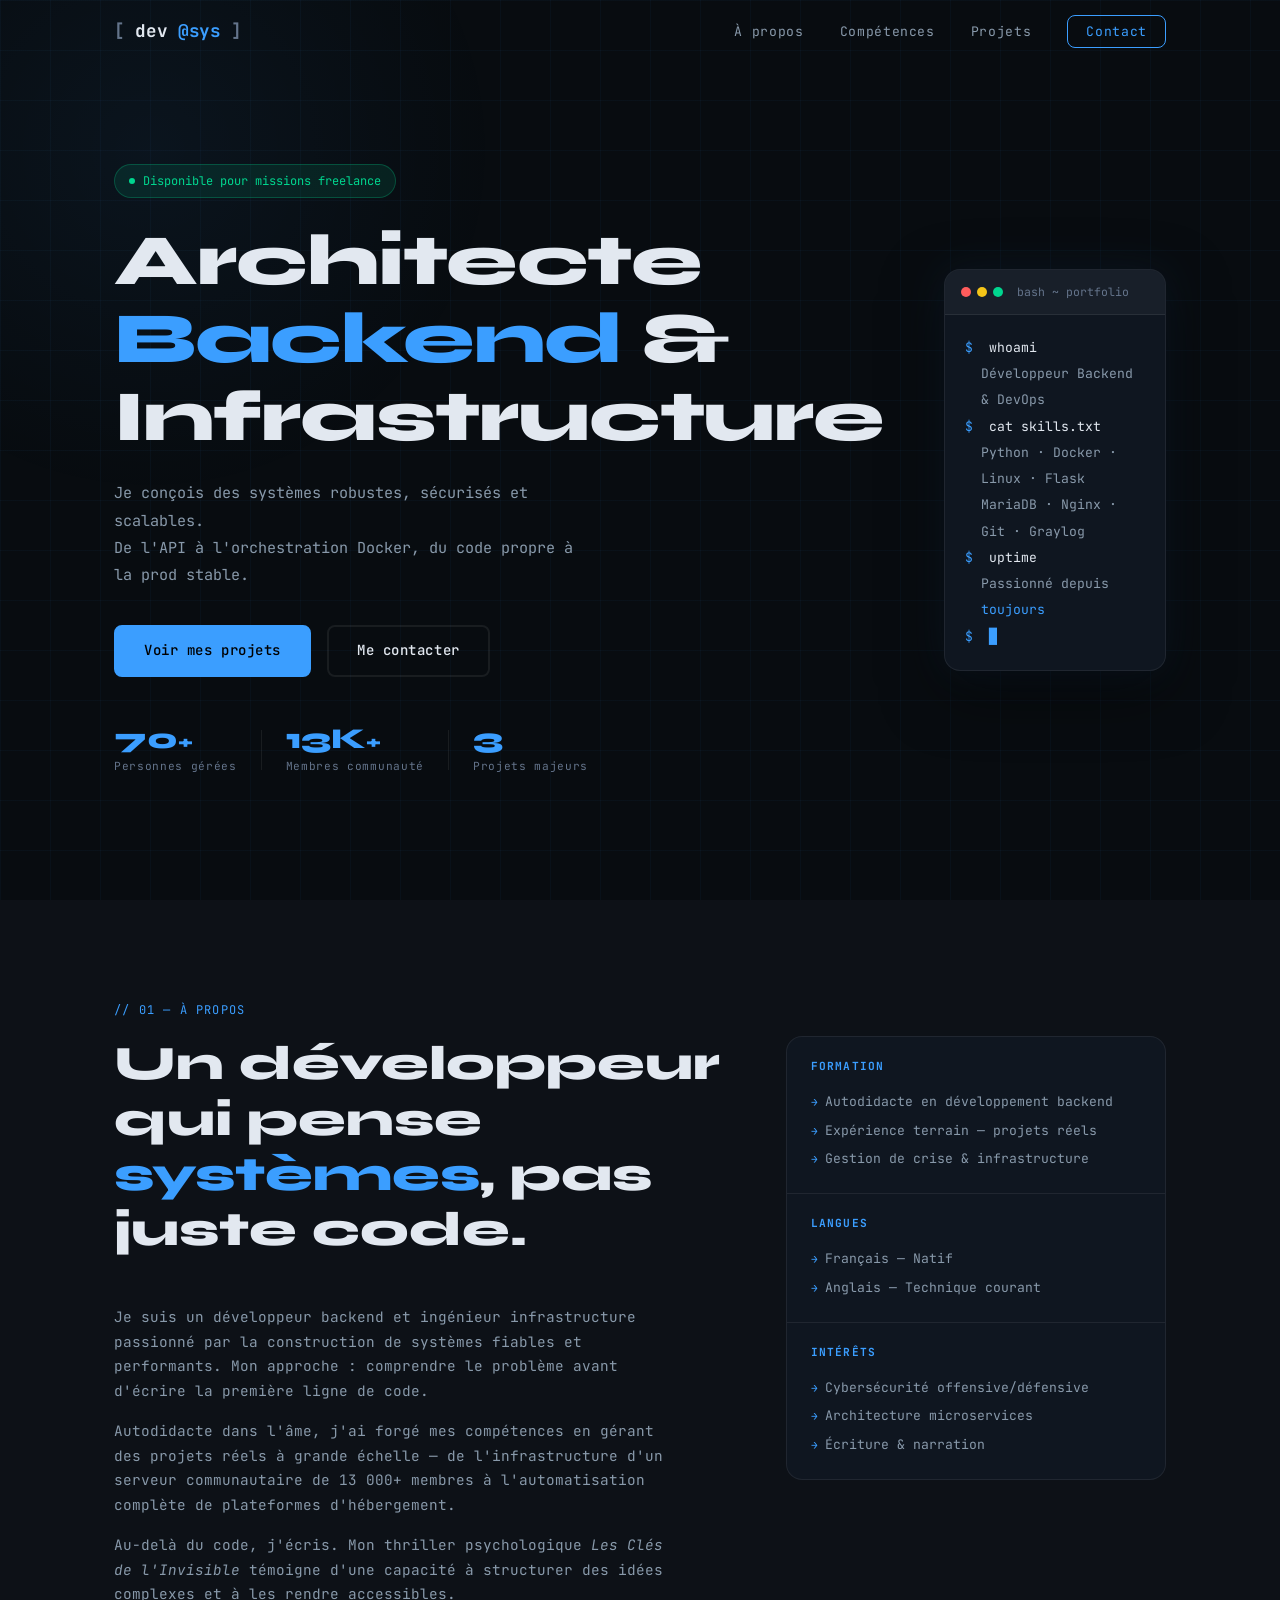
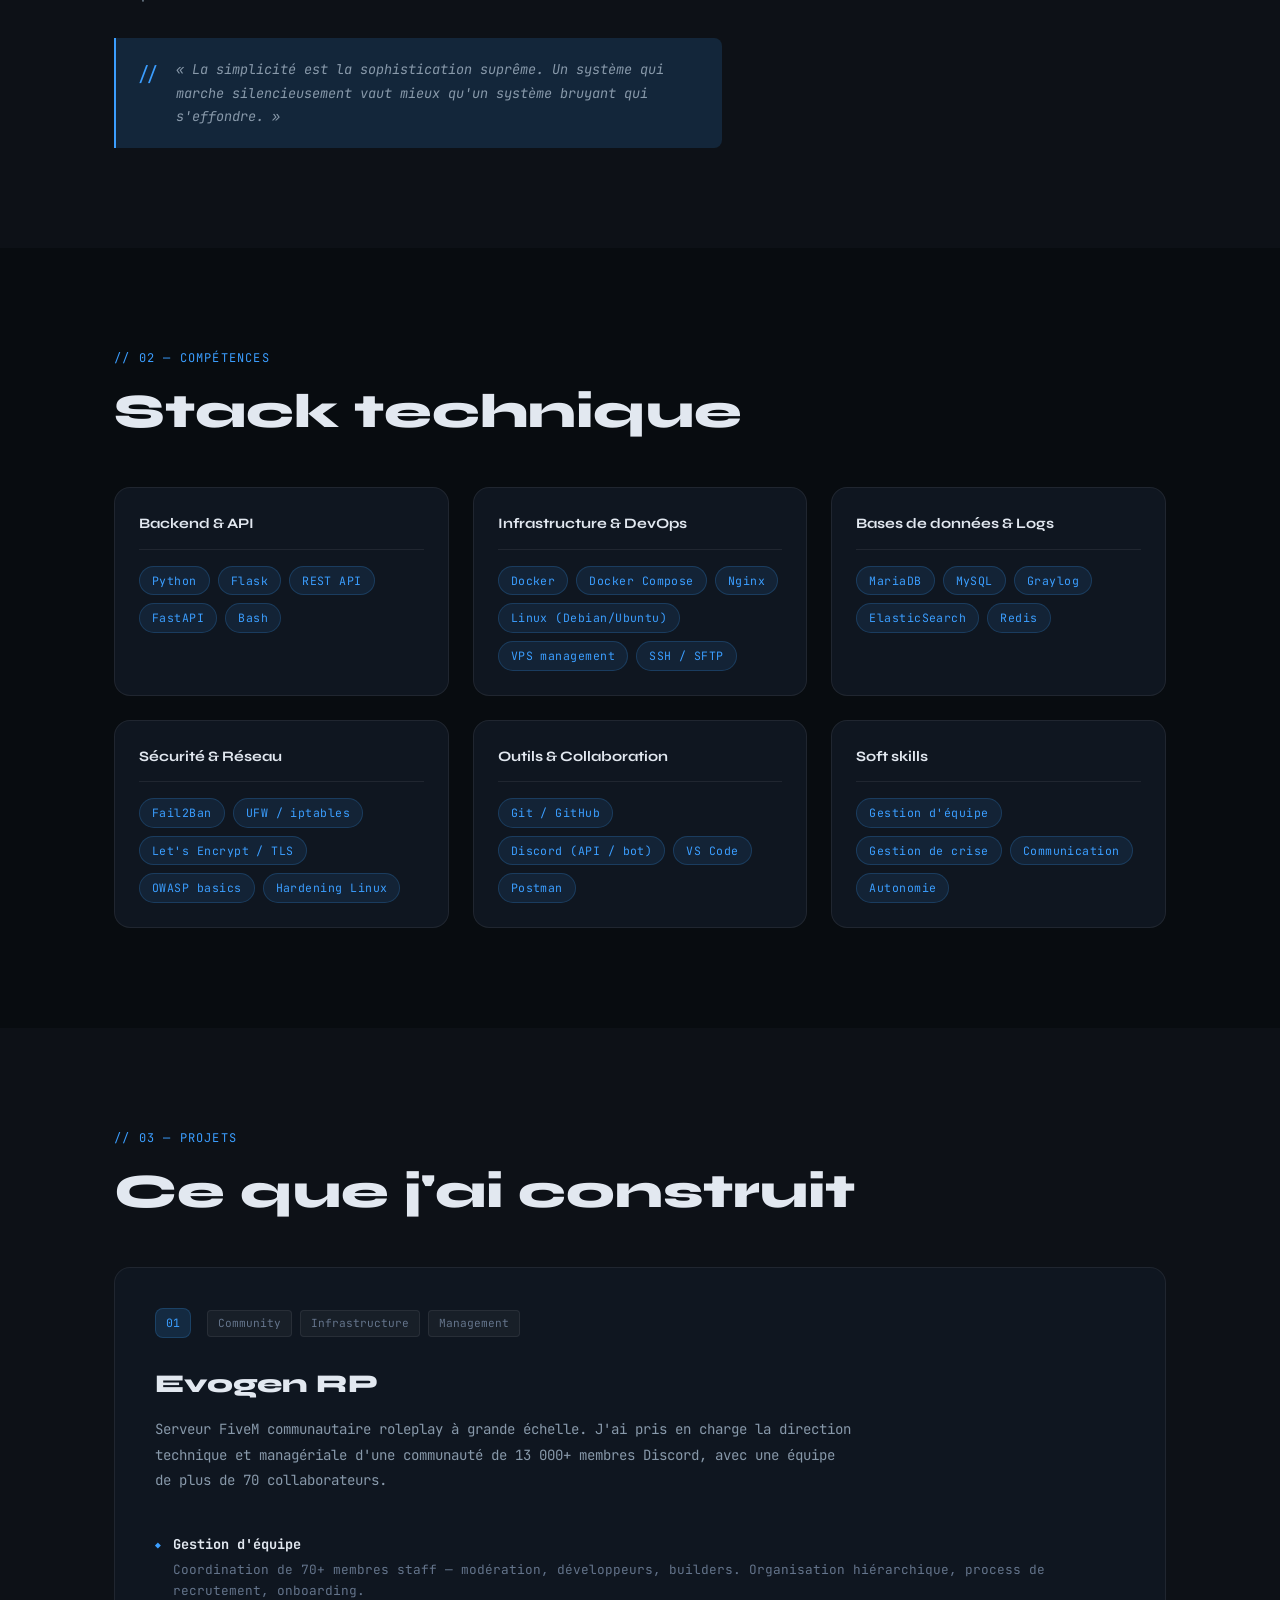
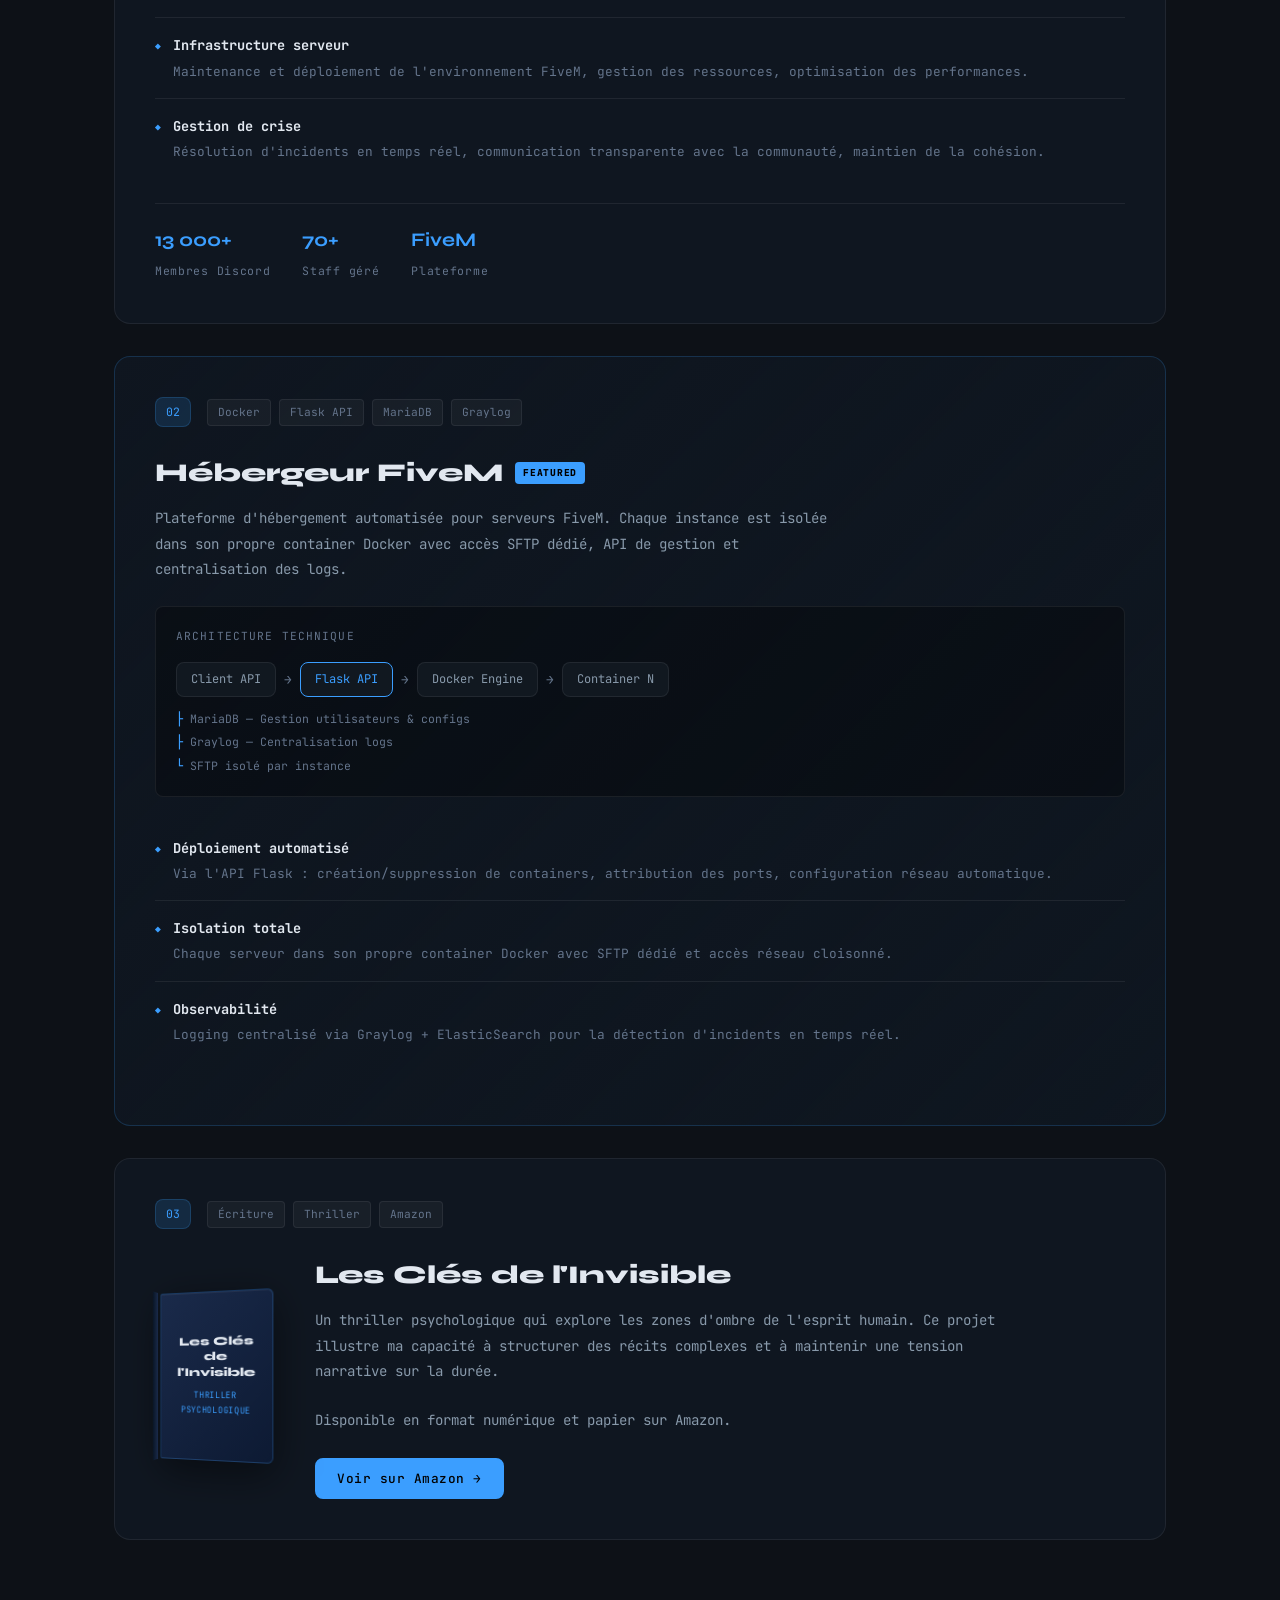
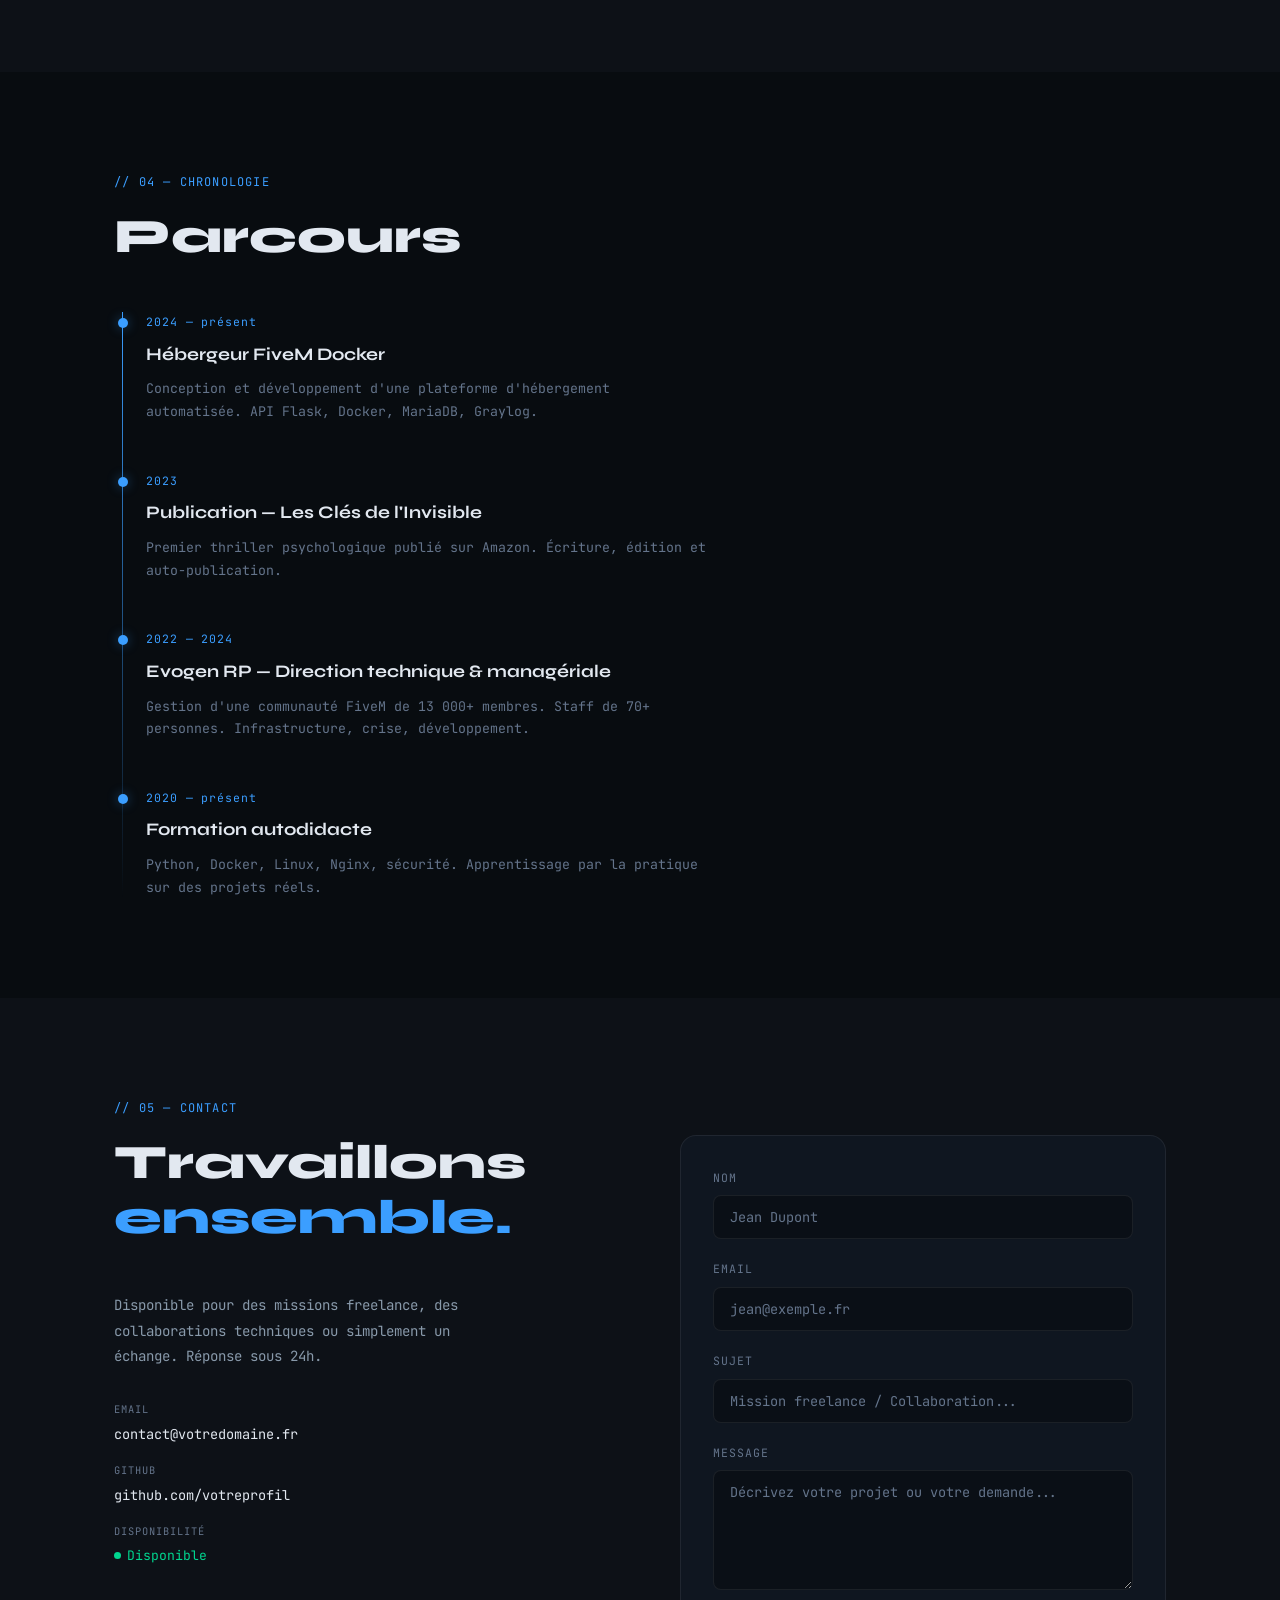
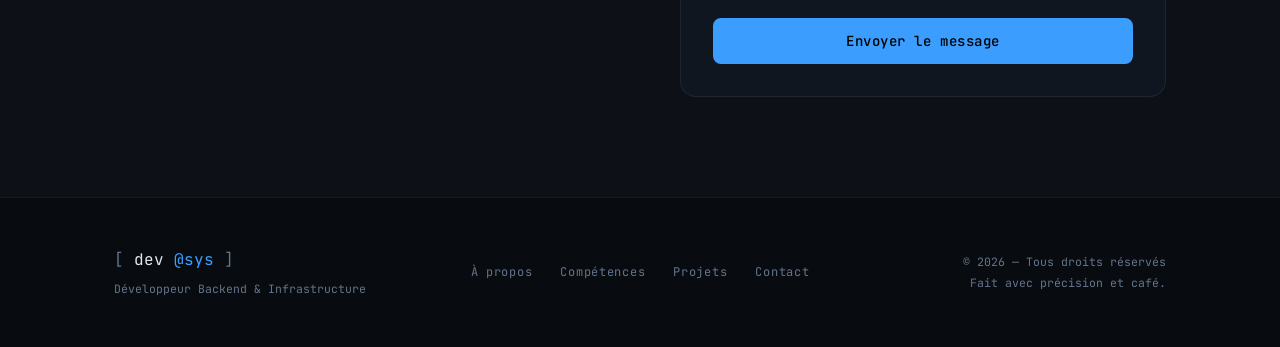
==== site/index.html @ a5103f3e "Initial commit - Portfolio stack" ====
<!DOCTYPE html>
<html lang="fr">
<head>
  <meta charset="UTF-8" />
  <meta name="viewport" content="width=device-width, initial-scale=1.0" />
  <title>Portfolio — Développeur Backend & Infrastructure</title>
  <meta name="description" content="Développeur backend, infrastructure & DevOps. Spécialisé en architecture scalable, sécurité système et automatisation." />
  <meta name="author" content="Votre Nom" />
  <meta name="robots" content="index, follow" />
  <!-- Open Graph -->
  <meta property="og:title" content="Portfolio — Développeur Backend & Infrastructure" />
  <meta property="og:description" content="Développeur backend, infrastructure & DevOps. Architecture scalable, sécurité, automatisation." />
  <meta property="og:type" content="website" />
  <meta property="og:url" content="https://votredomaine.fr" />
  <!-- Twitter Card -->
  <meta name="twitter:card" content="summary_large_image" />
  <meta name="twitter:title" content="Portfolio — Développeur Backend & Infrastructure" />
  <meta name="twitter:description" content="Développeur backend, infrastructure & DevOps." />
  <!-- Favicon inline SVG -->
  <link rel="icon" type="image/svg+xml" href="assets/favicon.svg" />
  <!-- Fonts -->
  <link rel="preconnect" href="https://fonts.googleapis.com" />
  <link rel="preconnect" href="https://fonts.gstatic.com" crossorigin />
  <link href="https://fonts.googleapis.com/css2?family=JetBrains+Mono:wght@300;400;500;700&family=Syne:wght@400;600;700;800&display=swap" rel="stylesheet" />
  <link rel="stylesheet" href="css/style.css" />
</head>
<body>

  <!-- ───────────────────────── NAV ───────────────────────── -->
  <nav id="navbar">
    <div class="nav-inner">
      <a href="#home" class="nav-logo">
        <span class="logo-bracket">[</span>
        <span class="logo-text">dev</span>
        <span class="logo-accent">@sys</span>
        <span class="logo-bracket">]</span>
      </a>
      <ul class="nav-links">
        <li><a href="#about">À propos</a></li>
        <li><a href="#skills">Compétences</a></li>
        <li><a href="#projects">Projets</a></li>
        <li><a href="#contact" class="nav-cta">Contact</a></li>
      </ul>
      <button class="nav-burger" id="burger" aria-label="Menu">
        <span></span><span></span><span></span>
      </button>
    </div>
  </nav>

  <!-- Mobile menu -->
  <div class="mobile-menu" id="mobileMenu">
    <ul>
      <li><a href="#about" class="mob-link">À propos</a></li>
      <li><a href="#skills" class="mob-link">Compétences</a></li>
      <li><a href="#projects" class="mob-link">Projets</a></li>
      <li><a href="#contact" class="mob-link">Contact</a></li>
    </ul>
  </div>

  <!-- ───────────────────────── HERO ───────────────────────── -->
  <section id="home" class="hero">
    <div class="hero-bg">
      <div class="grid-overlay"></div>
      <div class="hero-glow"></div>
    </div>
    <div class="hero-content">
      <div class="hero-tag reveal">
        <span class="tag-dot"></span>
        Disponible pour missions freelance
      </div>
      <h1 class="hero-title reveal delay-1">
        Architecte<br />
        <span class="title-accent">Backend</span> &amp;<br />
        Infrastructure
      </h1>
      <p class="hero-subtitle reveal delay-2">
        Je conçois des systèmes robustes, sécurisés et scalables.<br />
        De l'API à l'orchestration Docker, du code propre à la prod stable.
      </p>
      <div class="hero-actions reveal delay-3">
        <a href="#projects" class="btn btn-primary">Voir mes projets</a>
        <a href="#contact" class="btn btn-ghost">Me contacter</a>
      </div>
      <div class="hero-stats reveal delay-4">
        <div class="stat">
          <span class="stat-num">70<span class="stat-plus">+</span></span>
          <span class="stat-label">Personnes gérées</span>
        </div>
        <div class="stat-divider"></div>
        <div class="stat">
          <span class="stat-num">13K<span class="stat-plus">+</span></span>
          <span class="stat-label">Membres communauté</span>
        </div>
        <div class="stat-divider"></div>
        <div class="stat">
          <span class="stat-num">3</span>
          <span class="stat-label">Projets majeurs</span>
        </div>
      </div>
    </div>
    <div class="hero-terminal reveal delay-2">
      <div class="terminal-header">
        <span class="t-dot red"></span>
        <span class="t-dot yellow"></span>
        <span class="t-dot green"></span>
        <span class="t-title">bash ~ portfolio</span>
      </div>
      <div class="terminal-body">
        <div class="t-line"><span class="t-prompt">$</span> whoami</div>
        <div class="t-line t-output">Développeur Backend &amp; DevOps</div>
        <div class="t-line"><span class="t-prompt">$</span> cat skills.txt</div>
        <div class="t-line t-output">Python · Docker · Linux · Flask</div>
        <div class="t-line t-output">MariaDB · Nginx · Git · Graylog</div>
        <div class="t-line"><span class="t-prompt">$</span> uptime</div>
        <div class="t-line t-output">Passionné depuis <span class="t-accent">toujours</span></div>
        <div class="t-line"><span class="t-prompt">$</span> <span class="t-cursor">█</span></div>
      </div>
    </div>
  </section>

  <!-- ───────────────────────── ABOUT ───────────────────────── -->
  <section id="about" class="section about">
    <div class="container">
      <div class="section-label reveal">// 01 — À propos</div>
      <div class="about-grid">
        <div class="about-text reveal">
          <h2 class="section-title">Un développeur qui pense<br /><span class="accent">systèmes</span>, pas juste code.</h2>
          <p>Je suis un développeur backend et ingénieur infrastructure passionné par la construction de systèmes fiables et performants. Mon approche : comprendre le problème avant d'écrire la première ligne de code.</p>
          <p>Autodidacte dans l'âme, j'ai forgé mes compétences en gérant des projets réels à grande échelle — de l'infrastructure d'un serveur communautaire de 13 000+ membres à l'automatisation complète de plateformes d'hébergement.</p>
          <p>Au-delà du code, j'écris. Mon thriller psychologique <em>Les Clés de l'Invisible</em> témoigne d'une capacité à structurer des idées complexes et à les rendre accessibles.</p>
          <div class="about-philosophy">
            <span class="phi-icon">//</span>
            <p>« La simplicité est la sophistication suprême. Un système qui marche silencieusement vaut mieux qu'un système bruyant qui s'effondre. »</p>
          </div>
        </div>
        <div class="about-card reveal delay-1">
          <div class="card-inner">
            <div class="card-section">
              <h4>Formation</h4>
              <ul>
                <li>Autodidacte en développement backend</li>
                <li>Expérience terrain — projets réels</li>
                <li>Gestion de crise &amp; infrastructure</li>
              </ul>
            </div>
            <div class="card-section">
              <h4>Langues</h4>
              <ul>
                <li>Français — Natif</li>
                <li>Anglais — Technique courant</li>
              </ul>
            </div>
            <div class="card-section">
              <h4>Intérêts</h4>
              <ul>
                <li>Cybersécurité offensive/défensive</li>
                <li>Architecture microservices</li>
                <li>Écriture &amp; narration</li>
              </ul>
            </div>
          </div>
        </div>
      </div>
    </div>
  </section>

  <!-- ───────────────────────── SKILLS ───────────────────────── -->
  <section id="skills" class="section skills">
    <div class="container">
      <div class="section-label reveal">// 02 — Compétences</div>
      <h2 class="section-title reveal">Stack technique</h2>
      <div class="skills-grid">

        <div class="skill-category reveal">
          <h3 class="cat-title">Backend & API</h3>
          <div class="skill-pills">
            <span class="pill">Python</span>
            <span class="pill">Flask</span>
            <span class="pill">REST API</span>
            <span class="pill">FastAPI</span>
            <span class="pill">Bash</span>
          </div>
        </div>

        <div class="skill-category reveal delay-1">
          <h3 class="cat-title">Infrastructure & DevOps</h3>
          <div class="skill-pills">
            <span class="pill">Docker</span>
            <span class="pill">Docker Compose</span>
            <span class="pill">Nginx</span>
            <span class="pill">Linux (Debian/Ubuntu)</span>
            <span class="pill">VPS management</span>
            <span class="pill">SSH / SFTP</span>
          </div>
        </div>

        <div class="skill-category reveal delay-2">
          <h3 class="cat-title">Bases de données & Logs</h3>
          <div class="skill-pills">
            <span class="pill">MariaDB</span>
            <span class="pill">MySQL</span>
            <span class="pill">Graylog</span>
            <span class="pill">ElasticSearch</span>
            <span class="pill">Redis</span>
          </div>
        </div>

        <div class="skill-category reveal delay-3">
          <h3 class="cat-title">Sécurité & Réseau</h3>
          <div class="skill-pills">
            <span class="pill">Fail2Ban</span>
            <span class="pill">UFW / iptables</span>
            <span class="pill">Let's Encrypt / TLS</span>
            <span class="pill">OWASP basics</span>
            <span class="pill">Hardening Linux</span>
          </div>
        </div>

        <div class="skill-category reveal delay-1">
          <h3 class="cat-title">Outils & Collaboration</h3>
          <div class="skill-pills">
            <span class="pill">Git / GitHub</span>
            <span class="pill">Discord (API / bot)</span>
            <span class="pill">VS Code</span>
            <span class="pill">Postman</span>
          </div>
        </div>

        <div class="skill-category reveal delay-2">
          <h3 class="cat-title">Soft skills</h3>
          <div class="skill-pills">
            <span class="pill">Gestion d'équipe</span>
            <span class="pill">Gestion de crise</span>
            <span class="pill">Communication</span>
            <span class="pill">Autonomie</span>
          </div>
        </div>

      </div>
    </div>
  </section>

  <!-- ───────────────────────── PROJECTS ───────────────────────── -->
  <section id="projects" class="section projects">
    <div class="container">
      <div class="section-label reveal">// 03 — Projets</div>
      <h2 class="section-title reveal">Ce que j'ai construit</h2>

      <!-- Project 1 -->
      <div class="project-card reveal">
        <div class="project-meta">
          <span class="project-num">01</span>
          <div class="project-tags">
            <span class="ptag">Community</span>
            <span class="ptag">Infrastructure</span>
            <span class="ptag">Management</span>
          </div>
        </div>
        <div class="project-body">
          <h3 class="project-title">Evogen RP</h3>
          <p class="project-desc">Serveur FiveM communautaire roleplay à grande échelle. J'ai pris en charge la direction technique et managériale d'une communauté de 13 000+ membres Discord, avec une équipe de plus de 70 collaborateurs.</p>
          <div class="project-highlights">
            <div class="highlight">
              <span class="h-icon">◆</span>
              <div>
                <strong>Gestion d'équipe</strong>
                <p>Coordination de 70+ membres staff — modération, développeurs, builders. Organisation hiérarchique, process de recrutement, onboarding.</p>
              </div>
            </div>
            <div class="highlight">
              <span class="h-icon">◆</span>
              <div>
                <strong>Infrastructure serveur</strong>
                <p>Maintenance et déploiement de l'environnement FiveM, gestion des ressources, optimisation des performances.</p>
              </div>
            </div>
            <div class="highlight">
              <span class="h-icon">◆</span>
              <div>
                <strong>Gestion de crise</strong>
                <p>Résolution d'incidents en temps réel, communication transparente avec la communauté, maintien de la cohésion.</p>
              </div>
            </div>
          </div>
          <div class="project-stats">
            <div class="pstat"><strong>13 000+</strong><span>Membres Discord</span></div>
            <div class="pstat"><strong>70+</strong><span>Staff géré</span></div>
            <div class="pstat"><strong>FiveM</strong><span>Plateforme</span></div>
          </div>
        </div>
      </div>

      <!-- Project 2 -->
      <div class="project-card featured reveal">
        <div class="project-meta">
          <span class="project-num">02</span>
          <div class="project-tags">
            <span class="ptag">Docker</span>
            <span class="ptag">Flask API</span>
            <span class="ptag">MariaDB</span>
            <span class="ptag">Graylog</span>
          </div>
        </div>
        <div class="project-body">
          <h3 class="project-title">Hébergeur FiveM <span class="featured-badge">Featured</span></h3>
          <p class="project-desc">Plateforme d'hébergement automatisée pour serveurs FiveM. Chaque instance est isolée dans son propre container Docker avec accès SFTP dédié, API de gestion et centralisation des logs.</p>
          <div class="project-architecture">
            <div class="arch-title">Architecture technique</div>
            <div class="arch-diagram">
              <div class="arch-node">Client API</div>
              <div class="arch-arrow">→</div>
              <div class="arch-node accent">Flask API</div>
              <div class="arch-arrow">→</div>
              <div class="arch-node">Docker Engine</div>
              <div class="arch-arrow">→</div>
              <div class="arch-node">Container N</div>
            </div>
            <div class="arch-side">
              <span>MariaDB — Gestion utilisateurs &amp; configs</span>
              <span>Graylog — Centralisation logs</span>
              <span>SFTP isolé par instance</span>
            </div>
          </div>
          <div class="project-highlights">
            <div class="highlight">
              <span class="h-icon">◆</span>
              <div>
                <strong>Déploiement automatisé</strong>
                <p>Via l'API Flask : création/suppression de containers, attribution des ports, configuration réseau automatique.</p>
              </div>
            </div>
            <div class="highlight">
              <span class="h-icon">◆</span>
              <div>
                <strong>Isolation totale</strong>
                <p>Chaque serveur dans son propre container Docker avec SFTP dédié et accès réseau cloisonné.</p>
              </div>
            </div>
            <div class="highlight">
              <span class="h-icon">◆</span>
              <div>
                <strong>Observabilité</strong>
                <p>Logging centralisé via Graylog + ElasticSearch pour la détection d'incidents en temps réel.</p>
              </div>
            </div>
          </div>
        </div>
      </div>

      <!-- Project 3 — Livre -->
      <div class="project-card book-card reveal">
        <div class="project-meta">
          <span class="project-num">03</span>
          <div class="project-tags">
            <span class="ptag">Écriture</span>
            <span class="ptag">Thriller</span>
            <span class="ptag">Amazon</span>
          </div>
        </div>
        <div class="project-body">
          <div class="book-layout">
            <div class="book-cover">
              <div class="book-3d">
                <div class="book-face front">
                  <div class="book-cover-inner">
                    <div class="book-cover-title">Les Clés de<br />l'Invisible</div>
                    <div class="book-cover-sub">Thriller Psychologique</div>
                  </div>
                </div>
                <div class="book-spine"></div>
              </div>
            </div>
            <div class="book-info">
              <h3 class="project-title">Les Clés de l'Invisible</h3>
              <p class="project-desc">Un thriller psychologique qui explore les zones d'ombre de l'esprit humain. Ce projet illustre ma capacité à structurer des récits complexes et à maintenir une tension narrative sur la durée.</p>
              <p class="project-desc">Disponible en format numérique et papier sur Amazon.</p>
              <a href="https://www.amazon.fr" target="_blank" rel="noopener noreferrer" class="btn btn-primary btn-sm">
                Voir sur Amazon →
              </a>
            </div>
          </div>
        </div>
      </div>

    </div>
  </section>

  <!-- ───────────────────────── TIMELINE ───────────────────────── -->
  <section class="section timeline-section">
    <div class="container">
      <div class="section-label reveal">// 04 — Chronologie</div>
      <h2 class="section-title reveal">Parcours</h2>
      <div class="timeline">
        <div class="tl-item reveal">
          <div class="tl-dot"></div>
          <div class="tl-date">2024 — présent</div>
          <div class="tl-content">
            <h4>Hébergeur FiveM Docker</h4>
            <p>Conception et développement d'une plateforme d'hébergement automatisée. API Flask, Docker, MariaDB, Graylog.</p>
          </div>
        </div>
        <div class="tl-item reveal delay-1">
          <div class="tl-dot"></div>
          <div class="tl-date">2023</div>
          <div class="tl-content">
            <h4>Publication — Les Clés de l'Invisible</h4>
            <p>Premier thriller psychologique publié sur Amazon. Écriture, édition et auto-publication.</p>
          </div>
        </div>
        <div class="tl-item reveal delay-2">
          <div class="tl-dot"></div>
          <div class="tl-date">2022 — 2024</div>
          <div class="tl-content">
            <h4>Evogen RP — Direction technique &amp; managériale</h4>
            <p>Gestion d'une communauté FiveM de 13 000+ membres. Staff de 70+ personnes. Infrastructure, crise, développement.</p>
          </div>
        </div>
        <div class="tl-item reveal delay-3">
          <div class="tl-dot"></div>
          <div class="tl-date">2020 — présent</div>
          <div class="tl-content">
            <h4>Formation autodidacte</h4>
            <p>Python, Docker, Linux, Nginx, sécurité. Apprentissage par la pratique sur des projets réels.</p>
          </div>
        </div>
      </div>
    </div>
  </section>

  <!-- ───────────────────────── CONTACT ───────────────────────── -->
  <section id="contact" class="section contact">
    <div class="container">
      <div class="section-label reveal">// 05 — Contact</div>
      <div class="contact-grid">
        <div class="contact-text reveal">
          <h2 class="section-title">Travaillons<br /><span class="accent">ensemble.</span></h2>
          <p>Disponible pour des missions freelance, des collaborations techniques ou simplement un échange. Réponse sous 24h.</p>
          <div class="contact-infos">
            <div class="contact-info-item">
              <span class="ci-label">Email</span>
              <a href="mailto:contact@votredomaine.fr">contact@votredomaine.fr</a>
            </div>
            <div class="contact-info-item">
              <span class="ci-label">GitHub</span>
              <a href="https://github.com/votreprofil" target="_blank" rel="noopener noreferrer">github.com/votreprofil</a>
            </div>
            <div class="contact-info-item">
              <span class="ci-label">Disponibilité</span>
              <span class="available-badge"><span class="avail-dot"></span> Disponible</span>
            </div>
          </div>
        </div>
        <div class="contact-form-wrap reveal delay-1">
          <form class="contact-form" id="contactForm" novalidate>
            <div class="form-group">
              <label for="name">Nom</label>
              <input type="text" id="name" name="name" placeholder="Jean Dupont" required autocomplete="name" />
            </div>
            <div class="form-group">
              <label for="email">Email</label>
              <input type="email" id="email" name="email" placeholder="jean@exemple.fr" required autocomplete="email" />
            </div>
            <div class="form-group">
              <label for="subject">Sujet</label>
              <input type="text" id="subject" name="subject" placeholder="Mission freelance / Collaboration..." required />
            </div>
            <div class="form-group">
              <label for="message">Message</label>
              <textarea id="message" name="message" rows="5" placeholder="Décrivez votre projet ou votre demande..." required></textarea>
            </div>
            <button type="submit" class="btn btn-primary btn-full" id="submitBtn">
              <span class="btn-text">Envoyer le message</span>
              <span class="btn-loading" hidden>Envoi...</span>
            </button>
            <div class="form-status" id="formStatus" hidden></div>
          </form>
        </div>
      </div>
    </div>
  </section>

  <!-- ───────────────────────── FOOTER ───────────────────────── -->
  <footer class="footer">
    <div class="container">
      <div class="footer-inner">
        <div class="footer-brand">
          <span class="logo-bracket">[</span>
          <span class="logo-text">dev</span>
          <span class="logo-accent">@sys</span>
          <span class="logo-bracket">]</span>
          <p>Développeur Backend &amp; Infrastructure</p>
        </div>
        <div class="footer-links">
          <a href="#about">À propos</a>
          <a href="#skills">Compétences</a>
          <a href="#projects">Projets</a>
          <a href="#contact">Contact</a>
        </div>
        <div class="footer-copy">
          <p>&copy; 2025 — Tous droits réservés</p>
          <p>Fait avec précision et café.</p>
        </div>
      </div>
    </div>
  </footer>

  <script src="js/main.js"></script>
</body>
</html>
---- site/css/style.css ----
/* ═══════════════════════════════════════════════════════════
   PORTFOLIO — CSS COMPLET
   Stack design: Dark tech / minimaliste / premium
   Fonts: Syne (display) + JetBrains Mono (code)
═══════════════════════════════════════════════════════════ */

/* ─── VARIABLES ─────────────────────────────────────────── */
:root {
  --bg:           #080c10;
  --bg-1:         #0d1117;
  --bg-2:         #111820;
  --bg-card:      #0f1620;
  --border:       rgba(255,255,255,0.07);
  --border-hover: rgba(99,179,237,0.3);
  --text:         #e2e8f0;
  --text-muted:   #64748b;
  --text-dim:     #8899aa;
  --accent:       #3b9eff;
  --accent-dim:   rgba(59,158,255,0.15);
  --accent-glow:  rgba(59,158,255,0.4);
  --green:        #00d68f;
  --red:          #ff5c5c;
  --yellow:       #f5c518;
  --radius:       8px;
  --radius-lg:    16px;
  --transition:   0.3s cubic-bezier(0.4, 0, 0.2, 1);
  --font-display: 'Syne', sans-serif;
  --font-mono:    'JetBrains Mono', monospace;
}

/* ─── RESET ─────────────────────────────────────────────── */
*, *::before, *::after { box-sizing: border-box; margin: 0; padding: 0; }
html { scroll-behavior: smooth; font-size: 16px; }
body {
  background: var(--bg);
  color: var(--text);
  font-family: var(--font-mono);
  line-height: 1.7;
  overflow-x: hidden;
  -webkit-font-smoothing: antialiased;
}
img { max-width: 100%; display: block; }
a { color: var(--accent); text-decoration: none; transition: var(--transition); }
ul { list-style: none; }
button { cursor: pointer; border: none; background: none; font-family: inherit; }
input, textarea { font-family: var(--font-mono); }

/* ─── SCROLLBAR ─────────────────────────────────────────── */
::-webkit-scrollbar { width: 5px; }
::-webkit-scrollbar-track { background: var(--bg); }
::-webkit-scrollbar-thumb { background: var(--accent); border-radius: 4px; }

/* ─── CONTAINER ─────────────────────────────────────────── */
.container {
  max-width: 1100px;
  margin: 0 auto;
  padding: 0 24px;
}

/* ─── SECTION BASE ──────────────────────────────────────── */
.section { padding: 100px 0; }
.section-label {
  font-size: 0.75rem;
  font-family: var(--font-mono);
  color: var(--accent);
  letter-spacing: 0.1em;
  text-transform: uppercase;
  margin-bottom: 16px;
}
.section-title {
  font-family: var(--font-display);
  font-size: clamp(2rem, 5vw, 3rem);
  font-weight: 800;
  line-height: 1.15;
  margin-bottom: 48px;
  color: var(--text);
}
.accent { color: var(--accent); }

/* ─── REVEAL ANIMATIONS ─────────────────────────────────── */
.reveal {
  opacity: 0;
  transform: translateY(30px);
  transition: opacity 0.7s ease, transform 0.7s ease;
}
.reveal.visible {
  opacity: 1;
  transform: translateY(0);
}
.delay-1 { transition-delay: 0.1s; }
.delay-2 { transition-delay: 0.2s; }
.delay-3 { transition-delay: 0.3s; }
.delay-4 { transition-delay: 0.4s; }

/* ─── BUTTONS ───────────────────────────────────────────── */
.btn {
  display: inline-flex;
  align-items: center;
  gap: 8px;
  padding: 12px 28px;
  border-radius: var(--radius);
  font-family: var(--font-mono);
  font-size: 0.875rem;
  font-weight: 500;
  letter-spacing: 0.04em;
  transition: var(--transition);
  cursor: pointer;
}
.btn-primary {
  background: var(--accent);
  color: #000;
  border: 2px solid var(--accent);
}
.btn-primary:hover {
  background: transparent;
  color: var(--accent);
  box-shadow: 0 0 20px var(--accent-glow);
}
.btn-ghost {
  background: transparent;
  color: var(--text);
  border: 2px solid var(--border);
}
.btn-ghost:hover {
  border-color: var(--accent);
  color: var(--accent);
}
.btn-sm { padding: 8px 20px; font-size: 0.8rem; }
.btn-full { width: 100%; justify-content: center; }

/* ════════════════════════════════════════════════════════════
   NAV
════════════════════════════════════════════════════════════ */
#navbar {
  position: fixed;
  top: 0; left: 0; right: 0;
  z-index: 1000;
  padding: 16px 0;
  transition: background 0.4s ease, backdrop-filter 0.4s ease, border-bottom 0.4s;
}
#navbar.scrolled {
  background: rgba(8, 12, 16, 0.85);
  backdrop-filter: blur(16px);
  border-bottom: 1px solid var(--border);
}
.nav-inner {
  max-width: 1100px;
  margin: 0 auto;
  padding: 0 24px;
  display: flex;
  align-items: center;
  justify-content: space-between;
}
.nav-logo {
  font-family: var(--font-mono);
  font-size: 1.1rem;
  font-weight: 700;
  letter-spacing: -0.02em;
  color: var(--text);
}
.logo-bracket { color: var(--text-muted); }
.logo-accent { color: var(--accent); }
.nav-links {
  display: flex;
  align-items: center;
  gap: 36px;
}
.nav-links a {
  font-size: 0.82rem;
  color: var(--text-dim);
  letter-spacing: 0.05em;
  position: relative;
}
.nav-links a::after {
  content: '';
  position: absolute;
  bottom: -3px; left: 0;
  width: 0; height: 1px;
  background: var(--accent);
  transition: width var(--transition);
}
.nav-links a:hover, .nav-links a:hover::after { color: var(--text); width: 100%; }
.nav-cta {
  padding: 7px 18px;
  border: 1px solid var(--accent);
  border-radius: var(--radius);
  color: var(--accent) !important;
}
.nav-cta:hover { background: var(--accent-dim); }
.nav-burger { display: none; flex-direction: column; gap: 5px; padding: 4px; }
.nav-burger span {
  display: block;
  width: 22px; height: 1.5px;
  background: var(--text);
  transition: var(--transition);
}

/* Mobile menu */
.mobile-menu {
  position: fixed;
  top: 0; left: 0; right: 0; bottom: 0;
  background: var(--bg);
  z-index: 999;
  display: flex;
  align-items: center;
  justify-content: center;
  opacity: 0;
  pointer-events: none;
  transition: opacity 0.3s ease;
}
.mobile-menu.open { opacity: 1; pointer-events: all; }
.mobile-menu ul { text-align: center; }
.mobile-menu li { margin: 24px 0; }
.mobile-menu a {
  font-family: var(--font-display);
  font-size: 2rem;
  font-weight: 700;
  color: var(--text);
}
.mobile-menu a:hover { color: var(--accent); }

/* ════════════════════════════════════════════════════════════
   HERO
════════════════════════════════════════════════════════════ */
.hero {
  min-height: 100vh;
  display: grid;
  grid-template-columns: 1fr 1fr;
  align-items: center;
  gap: 60px;
  padding: 120px 24px 80px;
  max-width: 1100px;
  margin: 0 auto;
  position: relative;
}
.hero-bg {
  position: fixed;
  inset: 0;
  z-index: -1;
  overflow: hidden;
}
.grid-overlay {
  position: absolute;
  inset: 0;
  background-image:
    linear-gradient(rgba(59,158,255,0.04) 1px, transparent 1px),
    linear-gradient(90deg, rgba(59,158,255,0.04) 1px, transparent 1px);
  background-size: 50px 50px;
}
.hero-glow {
  position: absolute;
  top: -200px; left: -200px;
  width: 700px; height: 700px;
  background: radial-gradient(circle, rgba(59,158,255,0.06) 0%, transparent 70%);
  border-radius: 50%;
  animation: glow-move 8s ease-in-out infinite alternate;
}
@keyframes glow-move {
  to { transform: translate(200px, 100px); }
}

.hero-tag {
  display: inline-flex;
  align-items: center;
  gap: 8px;
  background: rgba(0,214,143,0.1);
  border: 1px solid rgba(0,214,143,0.25);
  border-radius: 20px;
  padding: 6px 14px;
  font-size: 0.75rem;
  color: var(--green);
  margin-bottom: 24px;
}
.tag-dot {
  width: 6px; height: 6px;
  background: var(--green);
  border-radius: 50%;
  animation: pulse-dot 2s infinite;
}
@keyframes pulse-dot {
  0%, 100% { opacity: 1; }
  50% { opacity: 0.3; }
}
.hero-title {
  font-family: var(--font-display);
  font-size: clamp(2.6rem, 7vw, 4.5rem);
  font-weight: 800;
  line-height: 1.08;
  margin-bottom: 24px;
  letter-spacing: -0.02em;
}
.title-accent { color: var(--accent); }
.hero-subtitle {
  font-size: 0.95rem;
  color: var(--text-dim);
  line-height: 1.8;
  margin-bottom: 36px;
  max-width: 460px;
}
.hero-actions { display: flex; gap: 16px; flex-wrap: wrap; margin-bottom: 48px; }
.hero-stats {
  display: flex;
  align-items: center;
  gap: 24px;
}
.stat { text-align: left; }
.stat-num {
  display: block;
  font-family: var(--font-display);
  font-size: 1.8rem;
  font-weight: 800;
  color: var(--accent);
  line-height: 1;
}
.stat-plus { font-size: 1.2rem; }
.stat-label {
  display: block;
  font-size: 0.7rem;
  color: var(--text-muted);
  letter-spacing: 0.06em;
  margin-top: 4px;
}
.stat-divider {
  width: 1px; height: 40px;
  background: var(--border);
}

/* Terminal */
.hero-terminal {
  background: var(--bg-card);
  border: 1px solid var(--border);
  border-radius: var(--radius-lg);
  overflow: hidden;
  box-shadow: 0 0 40px rgba(59,158,255,0.08), 0 20px 60px rgba(0,0,0,0.5);
}
.terminal-header {
  display: flex;
  align-items: center;
  gap: 6px;
  padding: 12px 16px;
  background: rgba(255,255,255,0.04);
  border-bottom: 1px solid var(--border);
}
.t-dot { width: 10px; height: 10px; border-radius: 50%; }
.t-dot.red { background: var(--red); }
.t-dot.yellow { background: var(--yellow); }
.t-dot.green { background: var(--green); }
.t-title {
  font-size: 0.72rem;
  color: var(--text-muted);
  margin-left: 8px;
}
.terminal-body { padding: 20px; }
.t-line {
  font-family: var(--font-mono);
  font-size: 0.82rem;
  line-height: 2;
  color: var(--text);
}
.t-prompt { color: var(--accent); margin-right: 8px; }
.t-output { color: var(--text-dim); padding-left: 16px; }
.t-accent { color: var(--accent); }
.t-cursor {
  animation: blink 1s step-end infinite;
  color: var(--accent);
}
@keyframes blink { 50% { opacity: 0; } }

/* ════════════════════════════════════════════════════════════
   ABOUT
════════════════════════════════════════════════════════════ */
.about { background: var(--bg-1); }
.about-grid {
  display: grid;
  grid-template-columns: 1fr 380px;
  gap: 64px;
  align-items: start;
}
.about-text p {
  color: var(--text-dim);
  font-size: 0.9rem;
  margin-bottom: 16px;
  max-width: 560px;
}
.about-philosophy {
  margin-top: 32px;
  display: flex;
  gap: 16px;
  padding: 20px;
  border-left: 2px solid var(--accent);
  background: var(--accent-dim);
  border-radius: 0 var(--radius) var(--radius) 0;
}
.phi-icon {
  color: var(--accent);
  font-family: var(--font-mono);
  font-size: 1.2rem;
  flex-shrink: 0;
}
.about-philosophy p {
  color: var(--text-dim);
  font-size: 0.85rem;
  font-style: italic;
  margin: 0;
}
.about-card {
  background: var(--bg-card);
  border: 1px solid var(--border);
  border-radius: var(--radius-lg);
  overflow: hidden;
  position: sticky;
  top: 100px;
}
.card-inner { padding: 0; }
.card-section {
  padding: 20px 24px;
  border-bottom: 1px solid var(--border);
}
.card-section:last-child { border-bottom: none; }
.card-section h4 {
  font-size: 0.7rem;
  color: var(--accent);
  letter-spacing: 0.1em;
  text-transform: uppercase;
  margin-bottom: 12px;
}
.card-section li {
  font-size: 0.82rem;
  color: var(--text-dim);
  padding: 3px 0;
}
.card-section li::before { content: '→ '; color: var(--accent); font-size: 0.7rem; }

/* ════════════════════════════════════════════════════════════
   SKILLS
════════════════════════════════════════════════════════════ */
.skills { background: var(--bg); }
.skills-grid {
  display: grid;
  grid-template-columns: repeat(3, 1fr);
  gap: 24px;
}
.skill-category {
  background: var(--bg-card);
  border: 1px solid var(--border);
  border-radius: var(--radius-lg);
  padding: 24px;
  transition: border-color var(--transition), box-shadow var(--transition);
}
.skill-category:hover {
  border-color: var(--border-hover);
  box-shadow: 0 0 20px rgba(59,158,255,0.06);
}
.cat-title {
  font-family: var(--font-display);
  font-size: 0.9rem;
  font-weight: 700;
  color: var(--text);
  margin-bottom: 16px;
  padding-bottom: 12px;
  border-bottom: 1px solid var(--border);
}
.skill-pills { display: flex; flex-wrap: wrap; gap: 8px; }
.pill {
  display: inline-block;
  background: rgba(59,158,255,0.1);
  border: 1px solid rgba(59,158,255,0.2);
  color: var(--accent);
  padding: 4px 12px;
  border-radius: 20px;
  font-size: 0.72rem;
  letter-spacing: 0.04em;
  transition: var(--transition);
  cursor: default;
}
.pill:hover {
  background: rgba(59,158,255,0.2);
  border-color: var(--accent);
}

/* ════════════════════════════════════════════════════════════
   PROJECTS
════════════════════════════════════════════════════════════ */
.projects { background: var(--bg-1); }
.project-card {
  background: var(--bg-card);
  border: 1px solid var(--border);
  border-radius: var(--radius-lg);
  padding: 40px;
  margin-bottom: 32px;
  transition: border-color var(--transition), box-shadow var(--transition);
}
.project-card:hover {
  border-color: var(--border-hover);
  box-shadow: 0 0 40px rgba(59,158,255,0.07);
}
.project-card.featured {
  border-color: rgba(59,158,255,0.2);
  background: linear-gradient(135deg, var(--bg-card), rgba(59,158,255,0.04));
}
.project-meta {
  display: flex;
  align-items: center;
  gap: 16px;
  margin-bottom: 24px;
}
.project-num {
  font-family: var(--font-mono);
  font-size: 0.72rem;
  color: var(--accent);
  background: var(--accent-dim);
  padding: 4px 10px;
  border-radius: var(--radius);
  border: 1px solid rgba(59,158,255,0.2);
}
.project-tags { display: flex; flex-wrap: wrap; gap: 8px; }
.ptag {
  font-size: 0.7rem;
  color: var(--text-muted);
  background: rgba(255,255,255,0.04);
  border: 1px solid var(--border);
  padding: 3px 10px;
  border-radius: 4px;
}
.project-title {
  font-family: var(--font-display);
  font-size: 1.6rem;
  font-weight: 800;
  color: var(--text);
  margin-bottom: 12px;
  display: flex;
  align-items: center;
  gap: 12px;
}
.featured-badge {
  font-family: var(--font-mono);
  font-size: 0.6rem;
  background: var(--accent);
  color: #000;
  padding: 3px 8px;
  border-radius: 4px;
  letter-spacing: 0.08em;
  text-transform: uppercase;
}
.project-desc {
  color: var(--text-dim);
  font-size: 0.88rem;
  margin-bottom: 24px;
  max-width: 700px;
  line-height: 1.8;
}
.project-highlights { margin-bottom: 24px; }
.highlight {
  display: flex;
  gap: 12px;
  padding: 16px 0;
  border-bottom: 1px solid var(--border);
}
.highlight:last-child { border-bottom: none; }
.h-icon {
  color: var(--accent);
  font-size: 0.6rem;
  margin-top: 5px;
  flex-shrink: 0;
}
.highlight strong {
  display: block;
  font-size: 0.85rem;
  color: var(--text);
  margin-bottom: 4px;
}
.highlight p {
  font-size: 0.8rem;
  color: var(--text-muted);
  margin: 0;
  line-height: 1.6;
}
.project-stats {
  display: flex;
  gap: 32px;
  padding-top: 20px;
  border-top: 1px solid var(--border);
}
.pstat strong {
  display: block;
  font-family: var(--font-display);
  font-size: 1.2rem;
  color: var(--accent);
}
.pstat span {
  font-size: 0.72rem;
  color: var(--text-muted);
  letter-spacing: 0.06em;
}

/* Architecture diagram */
.project-architecture {
  background: rgba(0,0,0,0.3);
  border: 1px solid var(--border);
  border-radius: var(--radius);
  padding: 20px;
  margin-bottom: 24px;
}
.arch-title {
  font-size: 0.7rem;
  color: var(--text-muted);
  letter-spacing: 0.1em;
  text-transform: uppercase;
  margin-bottom: 16px;
}
.arch-diagram {
  display: flex;
  align-items: center;
  gap: 8px;
  flex-wrap: wrap;
  margin-bottom: 12px;
}
.arch-node {
  background: var(--bg-2);
  border: 1px solid var(--border);
  border-radius: var(--radius);
  padding: 6px 14px;
  font-size: 0.75rem;
  color: var(--text-dim);
}
.arch-node.accent { border-color: var(--accent); color: var(--accent); }
.arch-arrow { color: var(--text-muted); font-size: 0.8rem; }
.arch-side {
  display: flex;
  flex-direction: column;
  gap: 4px;
}
.arch-side span {
  font-size: 0.72rem;
  color: var(--text-muted);
}
.arch-side span::before { content: '  ├ '; color: var(--accent); }
.arch-side span:last-child::before { content: '  └ '; }

/* Book card */
.book-layout {
  display: grid;
  grid-template-columns: auto 1fr;
  gap: 40px;
  align-items: center;
}
.book-3d {
  position: relative;
  width: 120px;
  height: 170px;
  transform-style: preserve-3d;
  transform: perspective(600px) rotateY(-20deg);
  transition: transform 0.5s ease;
}
.book-card:hover .book-3d { transform: perspective(600px) rotateY(-5deg); }
.book-face {
  width: 120px;
  height: 170px;
  background: linear-gradient(135deg, #1a2a4a, #0d1a33);
  border-radius: 2px 6px 6px 2px;
  display: flex;
  align-items: center;
  justify-content: center;
  border: 1px solid rgba(59,158,255,0.2);
  box-shadow: 0 10px 40px rgba(0,0,0,0.5), inset 0 1px 0 rgba(255,255,255,0.05);
}
.book-cover-inner { text-align: center; padding: 16px; }
.book-cover-title {
  font-family: var(--font-display);
  font-size: 0.75rem;
  font-weight: 800;
  color: var(--text);
  line-height: 1.3;
  margin-bottom: 8px;
}
.book-cover-sub {
  font-size: 0.55rem;
  color: var(--accent);
  letter-spacing: 0.08em;
  text-transform: uppercase;
}
.book-spine {
  position: absolute;
  left: -12px; top: 0;
  width: 12px; height: 170px;
  background: linear-gradient(to right, #091525, #1a2a4a);
  border-radius: 2px 0 0 2px;
  transform: rotateY(90deg) translateZ(0) translateX(-6px);
  transform-origin: right;
}

/* ════════════════════════════════════════════════════════════
   TIMELINE
════════════════════════════════════════════════════════════ */
.timeline-section { background: var(--bg); }
.timeline { position: relative; padding-left: 32px; }
.timeline::before {
  content: '';
  position: absolute;
  left: 8px; top: 0; bottom: 0;
  width: 1px;
  background: linear-gradient(to bottom, var(--accent), transparent);
}
.tl-item {
  position: relative;
  margin-bottom: 48px;
}
.tl-item:last-child { margin-bottom: 0; }
.tl-dot {
  position: absolute;
  left: -28px;
  top: 6px;
  width: 10px; height: 10px;
  background: var(--accent);
  border-radius: 50%;
  box-shadow: 0 0 12px var(--accent-glow);
}
.tl-date {
  font-size: 0.72rem;
  color: var(--accent);
  letter-spacing: 0.08em;
  margin-bottom: 8px;
}
.tl-content h4 {
  font-family: var(--font-display);
  font-size: 1.1rem;
  font-weight: 700;
  color: var(--text);
  margin-bottom: 8px;
}
.tl-content p {
  font-size: 0.83rem;
  color: var(--text-muted);
  max-width: 560px;
  line-height: 1.7;
}

/* ════════════════════════════════════════════════════════════
   CONTACT
════════════════════════════════════════════════════════════ */
.contact { background: var(--bg-1); }
.contact-grid {
  display: grid;
  grid-template-columns: 1fr 1fr;
  gap: 80px;
  align-items: start;
}
.contact-text p {
  color: var(--text-dim);
  font-size: 0.88rem;
  margin-bottom: 32px;
  max-width: 380px;
  line-height: 1.8;
}
.contact-infos { display: flex; flex-direction: column; gap: 16px; }
.contact-info-item { display: flex; flex-direction: column; gap: 4px; }
.ci-label {
  font-size: 0.65rem;
  color: var(--text-muted);
  letter-spacing: 0.1em;
  text-transform: uppercase;
}
.contact-info-item a {
  font-size: 0.85rem;
  color: var(--text);
}
.contact-info-item a:hover { color: var(--accent); }
.available-badge {
  display: inline-flex;
  align-items: center;
  gap: 6px;
  font-size: 0.82rem;
  color: var(--green);
}
.avail-dot {
  width: 7px; height: 7px;
  background: var(--green);
  border-radius: 50%;
  animation: pulse-dot 2s infinite;
}

/* Form */
.contact-form-wrap {
  background: var(--bg-card);
  border: 1px solid var(--border);
  border-radius: var(--radius-lg);
  padding: 32px;
}
.form-group { margin-bottom: 20px; }
.form-group label {
  display: block;
  font-size: 0.72rem;
  color: var(--text-muted);
  letter-spacing: 0.08em;
  text-transform: uppercase;
  margin-bottom: 8px;
}
.form-group input,
.form-group textarea {
  width: 100%;
  background: rgba(0,0,0,0.3);
  border: 1px solid var(--border);
  border-radius: var(--radius);
  padding: 12px 16px;
  color: var(--text);
  font-size: 0.85rem;
  outline: none;
  transition: border-color var(--transition), box-shadow var(--transition);
}
.form-group input:focus,
.form-group textarea:focus {
  border-color: var(--accent);
  box-shadow: 0 0 0 3px rgba(59,158,255,0.1);
}
.form-group input::placeholder,
.form-group textarea::placeholder { color: var(--text-muted); }
.form-group textarea { resize: vertical; min-height: 120px; }
.form-status {
  margin-top: 16px;
  padding: 12px 16px;
  border-radius: var(--radius);
  font-size: 0.82rem;
  text-align: center;
}
.form-status.success {
  background: rgba(0,214,143,0.1);
  border: 1px solid rgba(0,214,143,0.25);
  color: var(--green);
}
.form-status.error {
  background: rgba(255,92,92,0.1);
  border: 1px solid rgba(255,92,92,0.25);
  color: var(--red);
}

/* ════════════════════════════════════════════════════════════
   FOOTER
════════════════════════════════════════════════════════════ */
.footer {
  background: var(--bg);
  border-top: 1px solid var(--border);
  padding: 48px 0;
}
.footer-inner {
  display: grid;
  grid-template-columns: 1fr auto 1fr;
  align-items: center;
  gap: 32px;
}
.footer-brand .nav-logo { font-size: 1rem; }
.footer-brand p {
  font-size: 0.72rem;
  color: var(--text-muted);
  margin-top: 6px;
}
.footer-links {
  display: flex;
  gap: 28px;
}
.footer-links a {
  font-size: 0.75rem;
  color: var(--text-muted);
  letter-spacing: 0.06em;
}
.footer-links a:hover { color: var(--accent); }
.footer-copy { text-align: right; }
.footer-copy p {
  font-size: 0.72rem;
  color: var(--text-muted);
  line-height: 1.8;
}

/* ════════════════════════════════════════════════════════════
   RESPONSIVE
════════════════════════════════════════════════════════════ */
@media (max-width: 900px) {
  .hero {
    grid-template-columns: 1fr;
    text-align: left;
    padding-top: 100px;
  }
  .hero-terminal { display: none; }
  .about-grid { grid-template-columns: 1fr; }
  .about-card { position: static; }
  .skills-grid { grid-template-columns: repeat(2, 1fr); }
  .contact-grid { grid-template-columns: 1fr; gap: 40px; }
  .footer-inner { grid-template-columns: 1fr; text-align: center; gap: 20px; }
  .footer-copy { text-align: center; }
  .footer-links { justify-content: center; }
}

@media (max-width: 600px) {
  .section { padding: 70px 0; }
  .nav-links { display: none; }
  .nav-burger { display: flex; }
  .skills-grid { grid-template-columns: 1fr; }
  .project-card { padding: 24px; }
  .book-layout { grid-template-columns: 1fr; text-align: center; }
  .hero-stats { flex-wrap: wrap; gap: 16px; }
  .stat-divider { display: none; }
  .hero-actions { flex-direction: column; }
  .btn { width: 100%; justify-content: center; }
}
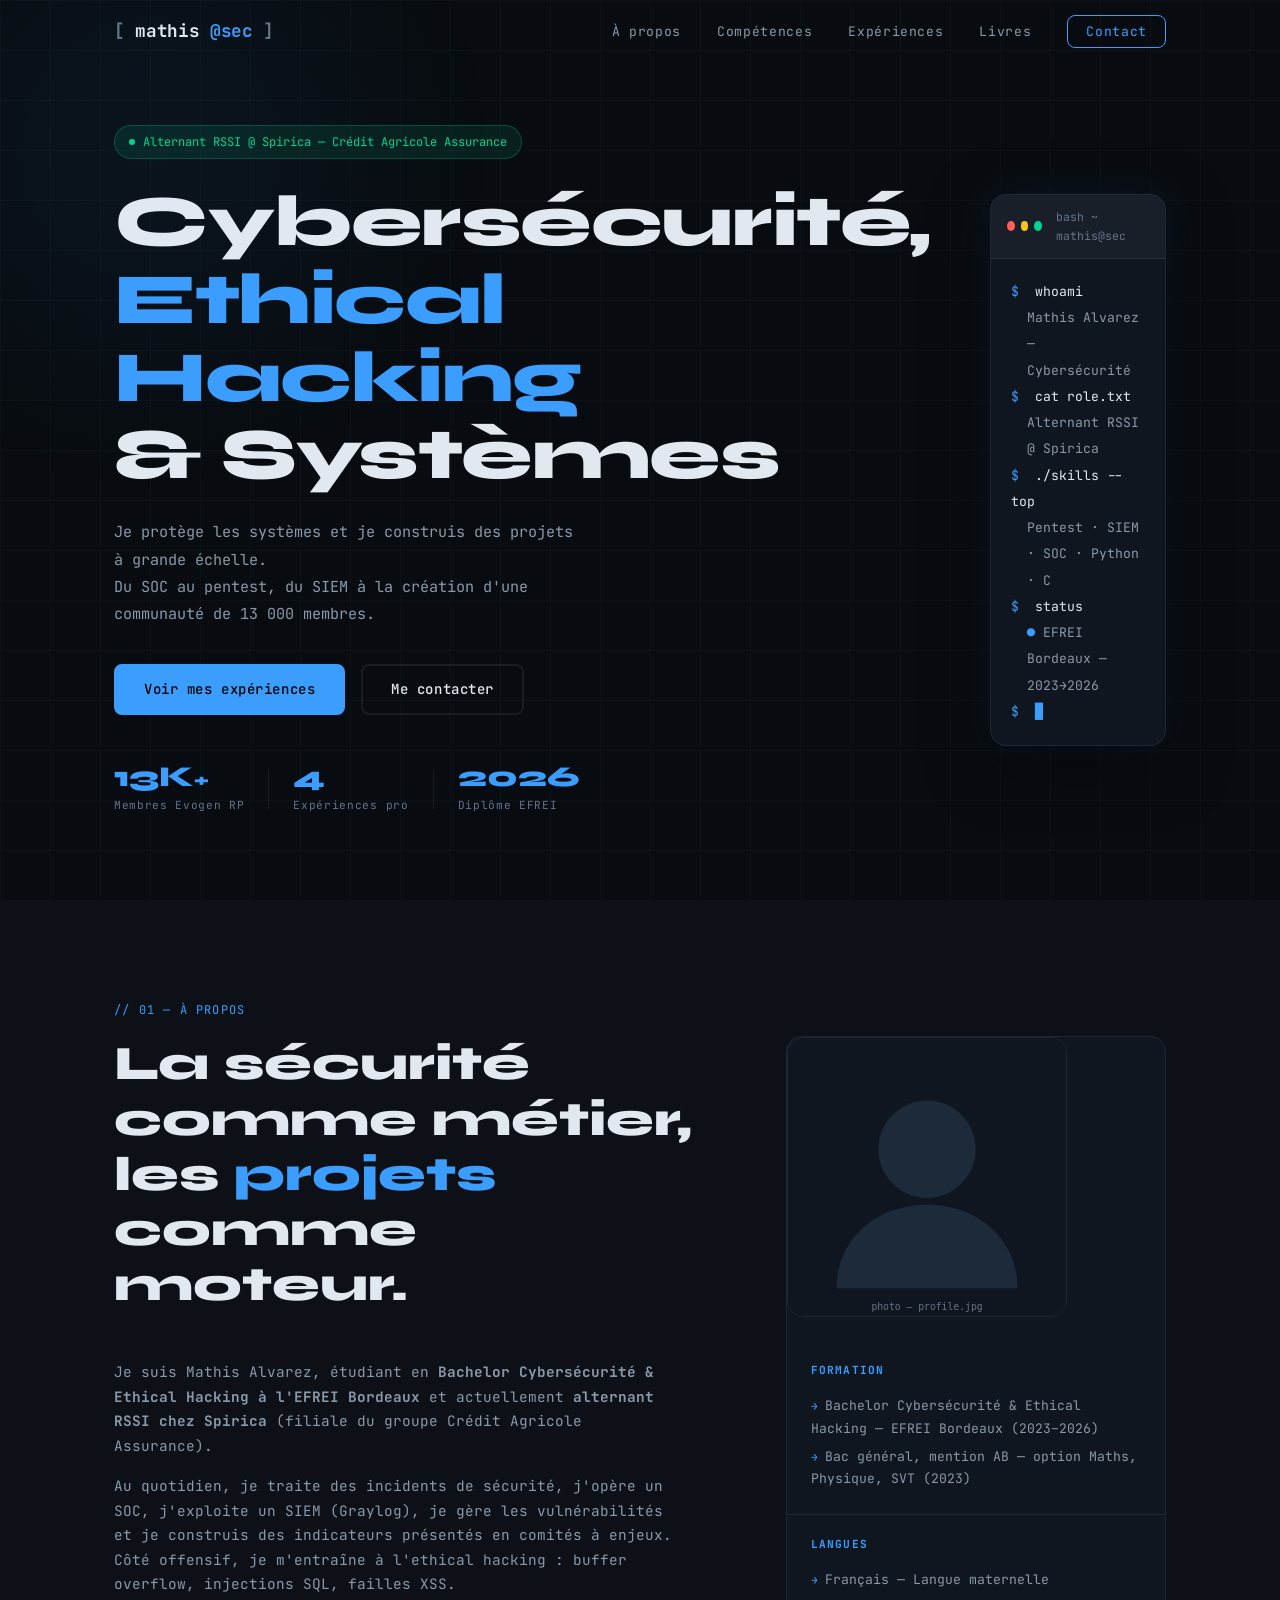
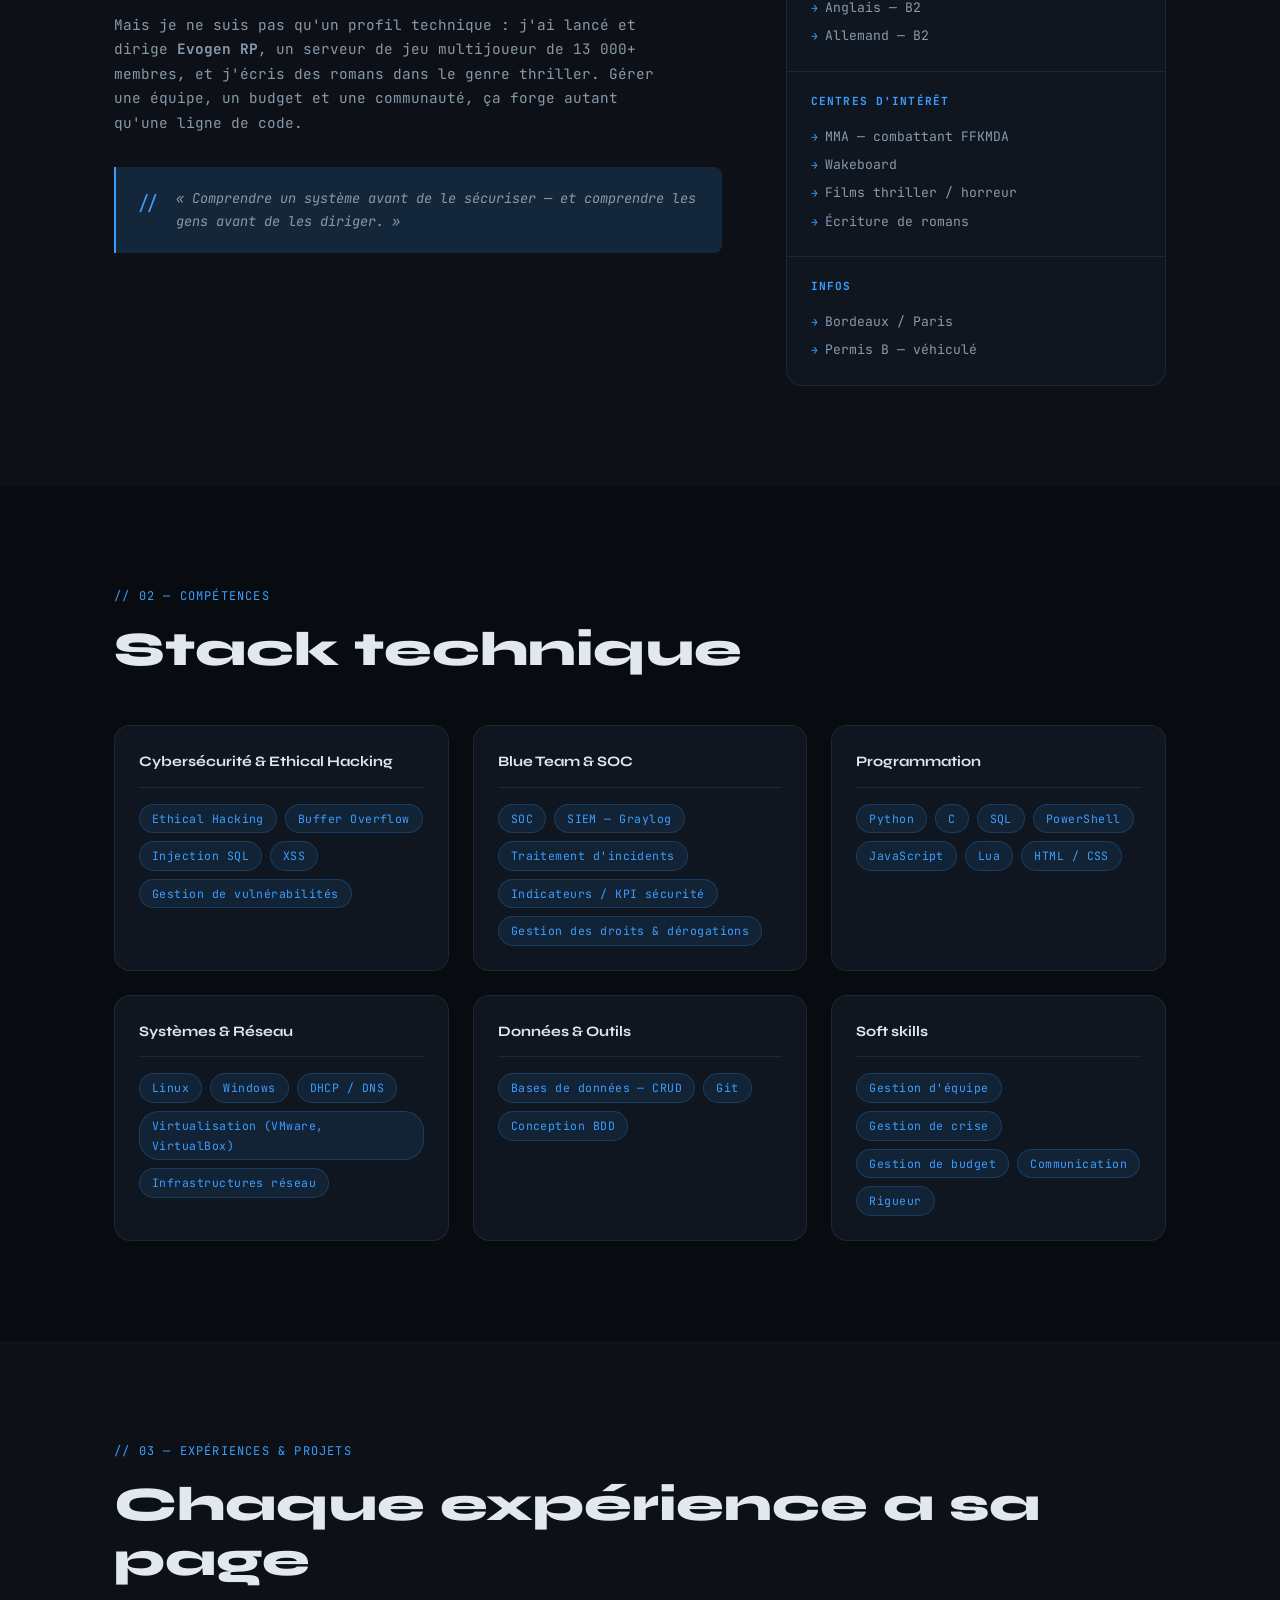
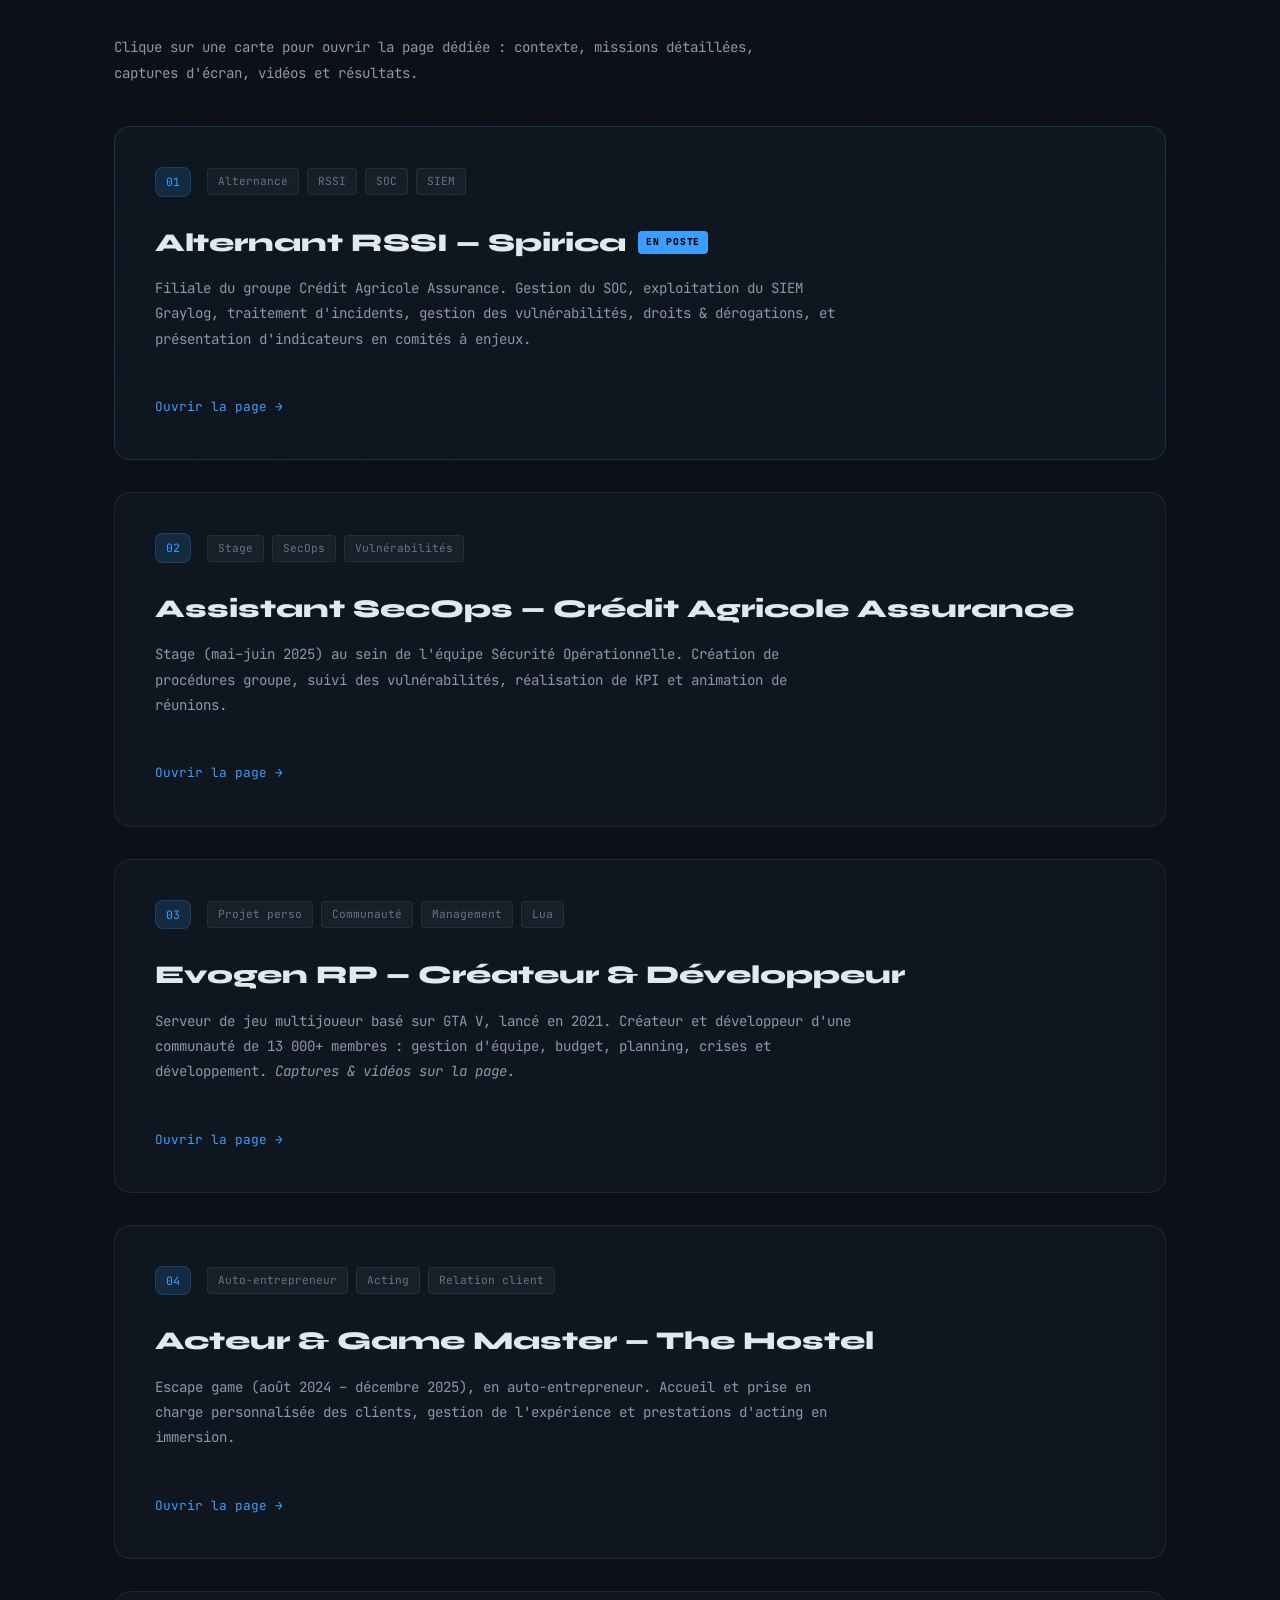
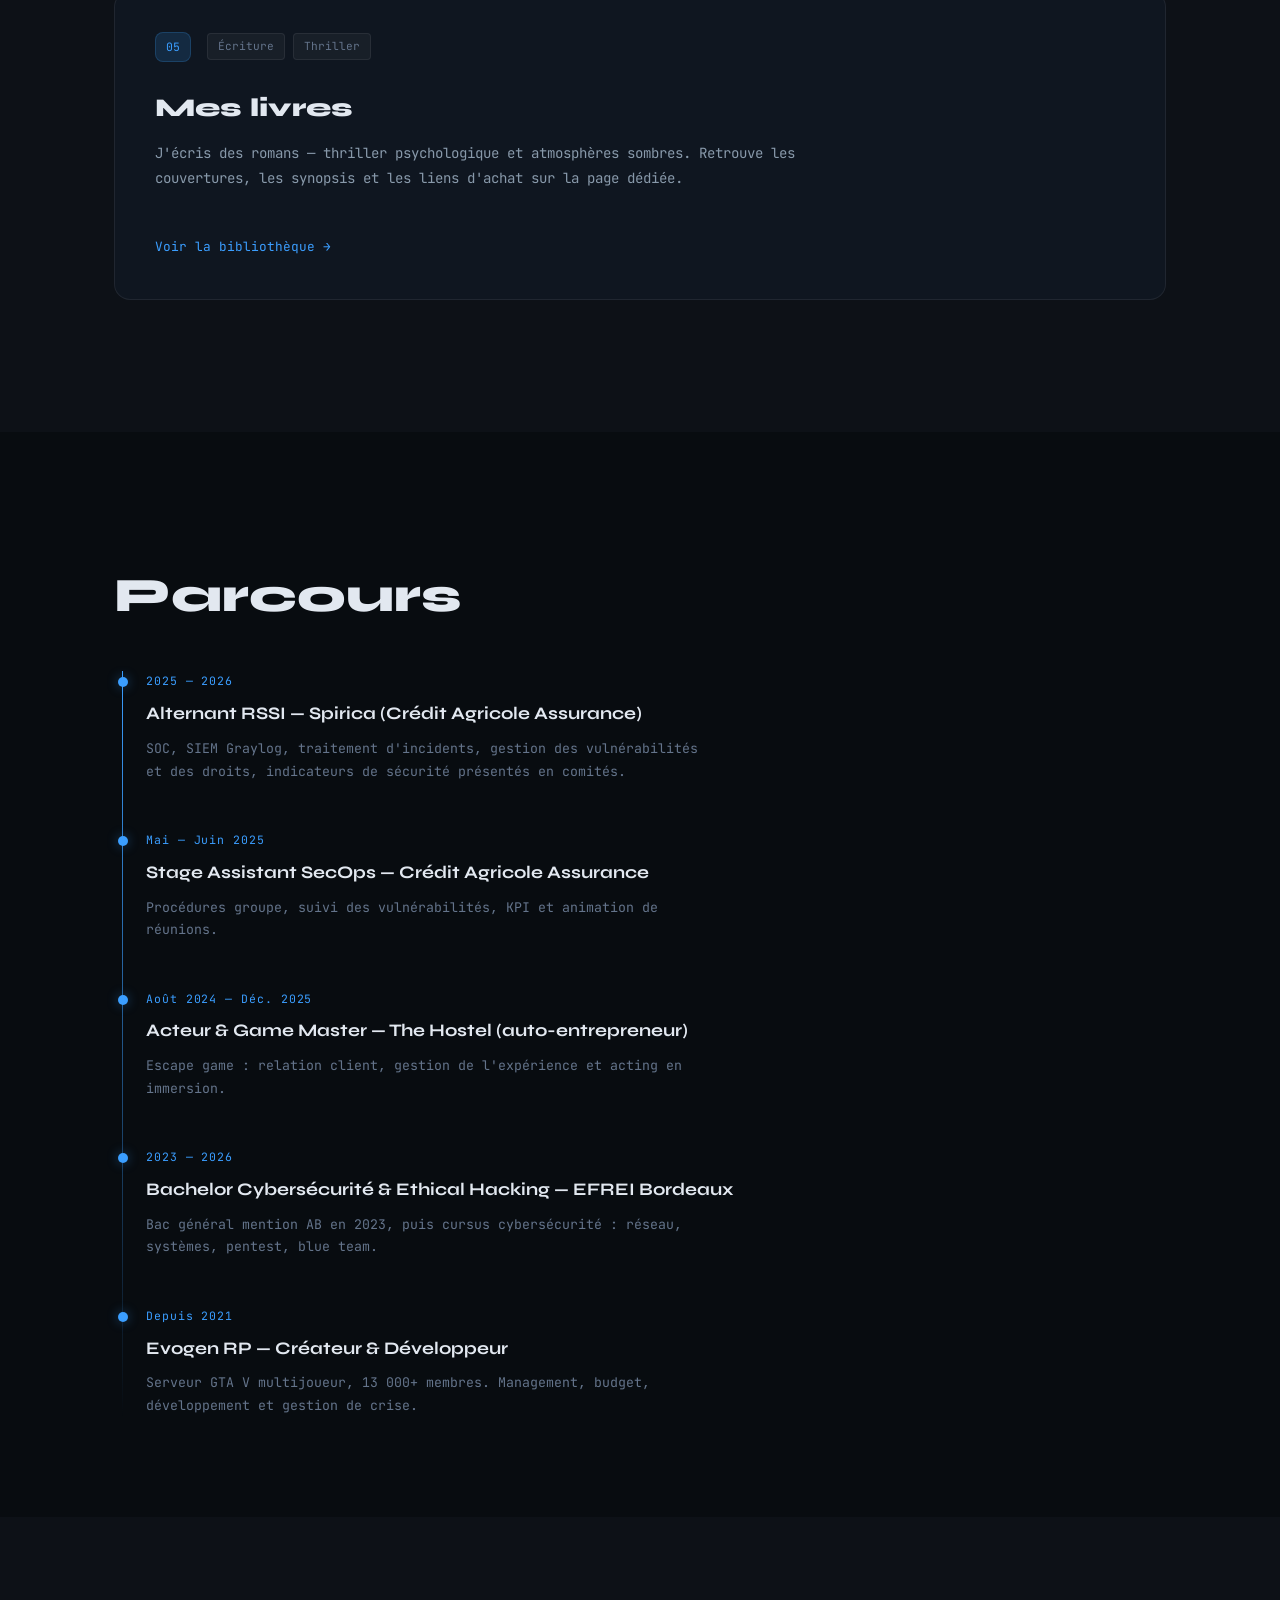
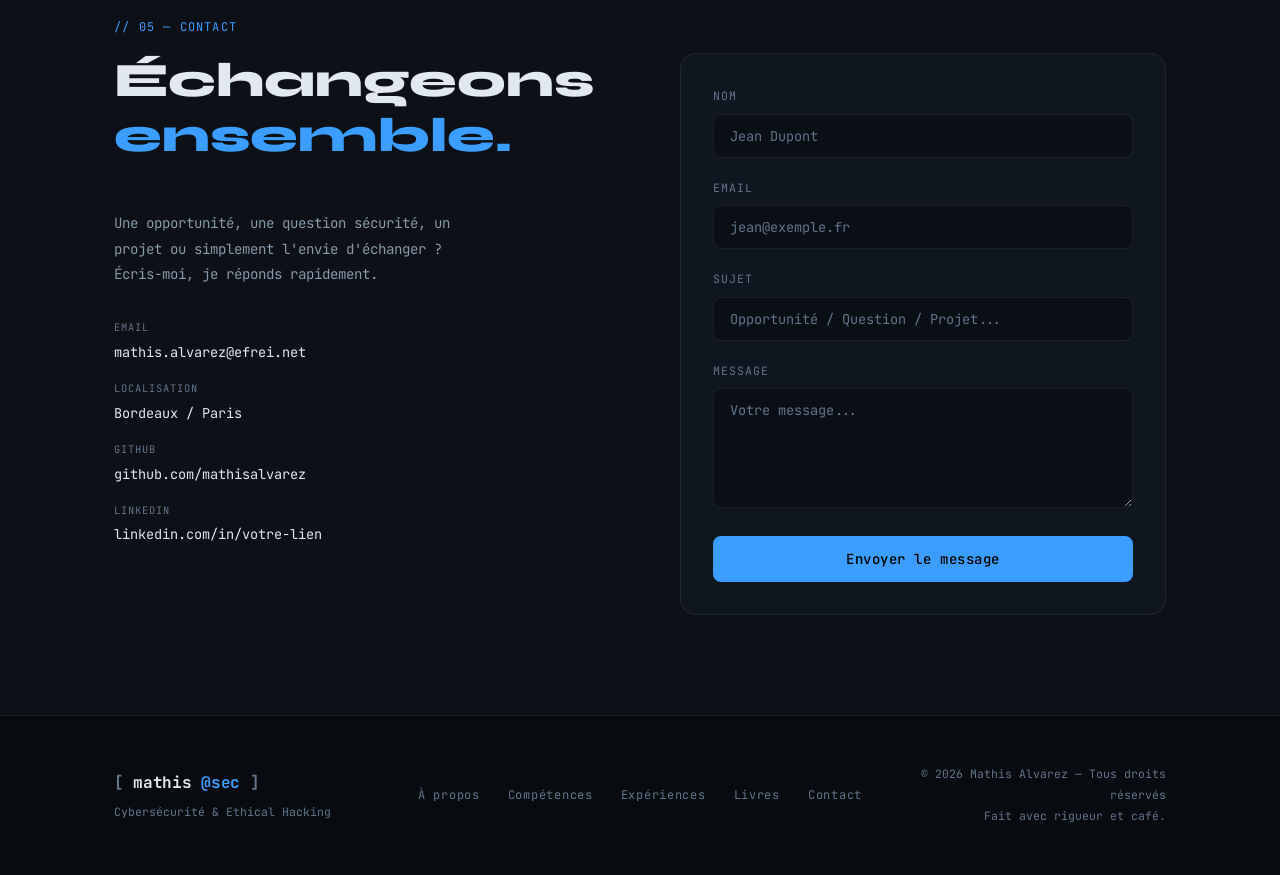
==== commit 4eac1404: "Refonte multi-pages du portfolio (cybersécurité) + correction des infos CV - Recentrage complet auto" ====
--- a/site/index.html
+++ b/site/index.html
@@ -3,26 +3,25 @@
 <head>
   <meta charset="UTF-8" />
   <meta name="viewport" content="width=device-width, initial-scale=1.0" />
-  <title>Portfolio — Développeur Backend & Infrastructure</title>
-  <meta name="description" content="Développeur backend, infrastructure & DevOps. Spécialisé en architecture scalable, sécurité système et automatisation." />
-  <meta name="author" content="Votre Nom" />
+  <title>Mathis Alvarez — Cybersécurité &amp; Ethical Hacking</title>
+  <meta name="description" content="Mathis Alvarez — Bachelor Cybersécurité (EFREI Bordeaux), Alternant RSSI chez Spirica. Ethical hacking, SOC, SIEM, gestion de projets et création communautaire." />
+  <meta name="author" content="Mathis Alvarez" />
   <meta name="robots" content="index, follow" />
   <!-- Open Graph -->
-  <meta property="og:title" content="Portfolio — Développeur Backend & Infrastructure" />
-  <meta property="og:description" content="Développeur backend, infrastructure & DevOps. Architecture scalable, sécurité, automatisation." />
+  <meta property="og:title" content="Mathis Alvarez — Cybersécurité & Ethical Hacking" />
+  <meta property="og:description" content="Bachelor Cybersécurité · Alternant RSSI chez Spirica. Ethical hacking, SOC, SIEM, projets." />
   <meta property="og:type" content="website" />
-  <meta property="og:url" content="https://votredomaine.fr" />
+  <meta property="og:url" content="https://kratox.fr" />
   <!-- Twitter Card -->
   <meta name="twitter:card" content="summary_large_image" />
-  <meta name="twitter:title" content="Portfolio — Développeur Backend & Infrastructure" />
-  <meta name="twitter:description" content="Développeur backend, infrastructure & DevOps." />
-  <!-- Favicon inline SVG -->
+  <meta name="twitter:title" content="Mathis Alvarez — Cybersécurité & Ethical Hacking" />
+  <meta name="twitter:description" content="Bachelor Cybersécurité · Alternant RSSI chez Spirica." />
   <link rel="icon" type="image/svg+xml" href="assets/favicon.svg" />
-  <!-- Fonts -->
   <link rel="preconnect" href="https://fonts.googleapis.com" />
   <link rel="preconnect" href="https://fonts.gstatic.com" crossorigin />
   <link href="https://fonts.googleapis.com/css2?family=JetBrains+Mono:wght@300;400;500;700&family=Syne:wght@400;600;700;800&display=swap" rel="stylesheet" />
   <link rel="stylesheet" href="css/style.css" />
+  <link rel="stylesheet" href="css/pages.css" />
 </head>
 <body>
 
@@ -31,14 +30,15 @@
     <div class="nav-inner">
       <a href="#home" class="nav-logo">
         <span class="logo-bracket">[</span>
-        <span class="logo-text">dev</span>
-        <span class="logo-accent">@sys</span>
+        <span class="logo-text">mathis</span>
+        <span class="logo-accent">@sec</span>
         <span class="logo-bracket">]</span>
       </a>
       <ul class="nav-links">
         <li><a href="#about">À propos</a></li>
         <li><a href="#skills">Compétences</a></li>
-        <li><a href="#projects">Projets</a></li>
+        <li><a href="#experiences">Expériences</a></li>
+        <li><a href="livres.html">Livres</a></li>
         <li><a href="#contact" class="nav-cta">Contact</a></li>
       </ul>
       <button class="nav-burger" id="burger" aria-label="Menu">
@@ -52,7 +52,8 @@
     <ul>
       <li><a href="#about" class="mob-link">À propos</a></li>
       <li><a href="#skills" class="mob-link">Compétences</a></li>
-      <li><a href="#projects" class="mob-link">Projets</a></li>
+      <li><a href="#experiences" class="mob-link">Expériences</a></li>
+      <li><a href="livres.html" class="mob-link">Livres</a></li>
       <li><a href="#contact" class="mob-link">Contact</a></li>
     </ul>
   </div>
@@ -66,35 +67,35 @@
     <div class="hero-content">
       <div class="hero-tag reveal">
         <span class="tag-dot"></span>
-        Disponible pour missions freelance
+        Alternant RSSI @ Spirica — Crédit Agricole Assurance
       </div>
       <h1 class="hero-title reveal delay-1">
-        Architecte<br />
-        <span class="title-accent">Backend</span> &amp;<br />
-        Infrastructure
+        Cybersécurité,<br />
+        <span class="title-accent">Ethical Hacking</span><br />
+        &amp; Systèmes
       </h1>
       <p class="hero-subtitle reveal delay-2">
-        Je conçois des systèmes robustes, sécurisés et scalables.<br />
-        De l'API à l'orchestration Docker, du code propre à la prod stable.
+        Je protège les systèmes et je construis des projets à grande échelle.<br />
+        Du SOC au pentest, du SIEM à la création d'une communauté de 13 000 membres.
       </p>
       <div class="hero-actions reveal delay-3">
-        <a href="#projects" class="btn btn-primary">Voir mes projets</a>
+        <a href="#experiences" class="btn btn-primary">Voir mes expériences</a>
         <a href="#contact" class="btn btn-ghost">Me contacter</a>
       </div>
       <div class="hero-stats reveal delay-4">
         <div class="stat">
-          <span class="stat-num">70<span class="stat-plus">+</span></span>
-          <span class="stat-label">Personnes gérées</span>
+          <span class="stat-num">13K<span class="stat-plus">+</span></span>
+          <span class="stat-label">Membres Evogen RP</span>
         </div>
         <div class="stat-divider"></div>
         <div class="stat">
-          <span class="stat-num">13K<span class="stat-plus">+</span></span>
-          <span class="stat-label">Membres communauté</span>
+          <span class="stat-num">4</span>
+          <span class="stat-label">Expériences pro</span>
         </div>
         <div class="stat-divider"></div>
         <div class="stat">
-          <span class="stat-num">3</span>
-          <span class="stat-label">Projets majeurs</span>
+          <span class="stat-num">2026</span>
+          <span class="stat-label">Diplôme EFREI</span>
         </div>
       </div>
     </div>
@@ -103,16 +104,17 @@
         <span class="t-dot red"></span>
         <span class="t-dot yellow"></span>
         <span class="t-dot green"></span>
-        <span class="t-title">bash ~ portfolio</span>
+        <span class="t-title">bash ~ mathis@sec</span>
       </div>
       <div class="terminal-body">
         <div class="t-line"><span class="t-prompt">$</span> whoami</div>
-        <div class="t-line t-output">Développeur Backend &amp; DevOps</div>
-        <div class="t-line"><span class="t-prompt">$</span> cat skills.txt</div>
-        <div class="t-line t-output">Python · Docker · Linux · Flask</div>
-        <div class="t-line t-output">MariaDB · Nginx · Git · Graylog</div>
-        <div class="t-line"><span class="t-prompt">$</span> uptime</div>
-        <div class="t-line t-output">Passionné depuis <span class="t-accent">toujours</span></div>
+        <div class="t-line t-output">Mathis Alvarez — Cybersécurité</div>
+        <div class="t-line"><span class="t-prompt">$</span> cat role.txt</div>
+        <div class="t-line t-output">Alternant RSSI @ Spirica</div>
+        <div class="t-line"><span class="t-prompt">$</span> ./skills --top</div>
+        <div class="t-line t-output">Pentest · SIEM · SOC · Python · C</div>
+        <div class="t-line"><span class="t-prompt">$</span> status</div>
+        <div class="t-line t-output"><span class="t-accent">●</span> EFREI Bordeaux — 2023→2026</div>
         <div class="t-line"><span class="t-prompt">$</span> <span class="t-cursor">█</span></div>
       </div>
     </div>
@@ -124,38 +126,48 @@
       <div class="section-label reveal">// 01 — À propos</div>
       <div class="about-grid">
         <div class="about-text reveal">
-          <h2 class="section-title">Un développeur qui pense<br /><span class="accent">systèmes</span>, pas juste code.</h2>
-          <p>Je suis un développeur backend et ingénieur infrastructure passionné par la construction de systèmes fiables et performants. Mon approche : comprendre le problème avant d'écrire la première ligne de code.</p>
-          <p>Autodidacte dans l'âme, j'ai forgé mes compétences en gérant des projets réels à grande échelle — de l'infrastructure d'un serveur communautaire de 13 000+ membres à l'automatisation complète de plateformes d'hébergement.</p>
-          <p>Au-delà du code, j'écris. Mon thriller psychologique <em>Les Clés de l'Invisible</em> témoigne d'une capacité à structurer des idées complexes et à les rendre accessibles.</p>
+          <h2 class="section-title">La sécurité comme métier,<br />les <span class="accent">projets</span> comme moteur.</h2>
+          <p>Je suis Mathis Alvarez, étudiant en <strong>Bachelor Cybersécurité &amp; Ethical Hacking à l'EFREI Bordeaux</strong> et actuellement <strong>alternant RSSI chez Spirica</strong> (filiale du groupe Crédit Agricole Assurance).</p>
+          <p>Au quotidien, je traite des incidents de sécurité, j'opère un SOC, j'exploite un SIEM (Graylog), je gère les vulnérabilités et je construis des indicateurs présentés en comités à enjeux. Côté offensif, je m'entraîne à l'ethical hacking : buffer overflow, injections SQL, failles XSS.</p>
+          <p>Mais je ne suis pas qu'un profil technique : j'ai lancé et dirige <strong>Evogen RP</strong>, un serveur de jeu multijoueur de 13 000+ membres, et j'écris des romans dans le genre thriller. Gérer une équipe, un budget et une communauté, ça forge autant qu'une ligne de code.</p>
           <div class="about-philosophy">
             <span class="phi-icon">//</span>
-            <p>« La simplicité est la sophistication suprême. Un système qui marche silencieusement vaut mieux qu'un système bruyant qui s'effondre. »</p>
+            <p>« Comprendre un système avant de le sécuriser — et comprendre les gens avant de les diriger. »</p>
           </div>
         </div>
         <div class="about-card reveal delay-1">
+          <img src="assets/img/profile/profile.jpg" alt="Mathis Alvarez" class="about-photo"
+               onerror="this.onerror=null;this.src='assets/img/placeholder-portrait.svg'" />
           <div class="card-inner">
             <div class="card-section">
               <h4>Formation</h4>
               <ul>
-                <li>Autodidacte en développement backend</li>
-                <li>Expérience terrain — projets réels</li>
-                <li>Gestion de crise &amp; infrastructure</li>
+                <li>Bachelor Cybersécurité &amp; Ethical Hacking — EFREI Bordeaux (2023–2026)</li>
+                <li>Bac général, mention AB — option Maths, Physique, SVT (2023)</li>
               </ul>
             </div>
             <div class="card-section">
               <h4>Langues</h4>
               <ul>
-                <li>Français — Natif</li>
-                <li>Anglais — Technique courant</li>
+                <li>Français — Langue maternelle</li>
+                <li>Anglais — B2</li>
+                <li>Allemand — B2</li>
               </ul>
             </div>
             <div class="card-section">
-              <h4>Intérêts</h4>
+              <h4>Centres d'intérêt</h4>
               <ul>
-                <li>Cybersécurité offensive/défensive</li>
-                <li>Architecture microservices</li>
-                <li>Écriture &amp; narration</li>
+                <li>MMA — combattant FFKMDA</li>
+                <li>Wakeboard</li>
+                <li>Films thriller / horreur</li>
+                <li>Écriture de romans</li>
+              </ul>
+            </div>
+            <div class="card-section">
+              <h4>Infos</h4>
+              <ul>
+                <li>Bordeaux / Paris</li>
+                <li>Permis B — véhiculé</li>
               </ul>
             </div>
           </div>
@@ -172,57 +184,57 @@
       <div class="skills-grid">
 
         <div class="skill-category reveal">
-          <h3 class="cat-title">Backend & API</h3>
+          <h3 class="cat-title">Cybersécurité &amp; Ethical Hacking</h3>
+          <div class="skill-pills">
+            <span class="pill">Ethical Hacking</span>
+            <span class="pill">Buffer Overflow</span>
+            <span class="pill">Injection SQL</span>
+            <span class="pill">XSS</span>
+            <span class="pill">Gestion de vulnérabilités</span>
+          </div>
+        </div>
+
+        <div class="skill-category reveal delay-1">
+          <h3 class="cat-title">Blue Team &amp; SOC</h3>
+          <div class="skill-pills">
+            <span class="pill">SOC</span>
+            <span class="pill">SIEM — Graylog</span>
+            <span class="pill">Traitement d'incidents</span>
+            <span class="pill">Indicateurs / KPI sécurité</span>
+            <span class="pill">Gestion des droits &amp; dérogations</span>
+          </div>
+        </div>
+
+        <div class="skill-category reveal delay-2">
+          <h3 class="cat-title">Programmation</h3>
           <div class="skill-pills">
             <span class="pill">Python</span>
-            <span class="pill">Flask</span>
-            <span class="pill">REST API</span>
-            <span class="pill">FastAPI</span>
-            <span class="pill">Bash</span>
+            <span class="pill">C</span>
+            <span class="pill">SQL</span>
+            <span class="pill">PowerShell</span>
+            <span class="pill">JavaScript</span>
+            <span class="pill">Lua</span>
+            <span class="pill">HTML / CSS</span>
+          </div>
+        </div>
+
+        <div class="skill-category reveal delay-3">
+          <h3 class="cat-title">Systèmes &amp; Réseau</h3>
+          <div class="skill-pills">
+            <span class="pill">Linux</span>
+            <span class="pill">Windows</span>
+            <span class="pill">DHCP / DNS</span>
+            <span class="pill">Virtualisation (VMware, VirtualBox)</span>
+            <span class="pill">Infrastructures réseau</span>
           </div>
         </div>
 
         <div class="skill-category reveal delay-1">
-          <h3 class="cat-title">Infrastructure & DevOps</h3>
-          <div class="skill-pills">
-            <span class="pill">Docker</span>
-            <span class="pill">Docker Compose</span>
-            <span class="pill">Nginx</span>
-            <span class="pill">Linux (Debian/Ubuntu)</span>
-            <span class="pill">VPS management</span>
-            <span class="pill">SSH / SFTP</span>
-          </div>
-        </div>
-
-        <div class="skill-category reveal delay-2">
-          <h3 class="cat-title">Bases de données & Logs</h3>
-          <div class="skill-pills">
-            <span class="pill">MariaDB</span>
-            <span class="pill">MySQL</span>
-            <span class="pill">Graylog</span>
-            <span class="pill">ElasticSearch</span>
-            <span class="pill">Redis</span>
-          </div>
-        </div>
-
-        <div class="skill-category reveal delay-3">
-          <h3 class="cat-title">Sécurité & Réseau</h3>
-          <div class="skill-pills">
-            <span class="pill">Fail2Ban</span>
-            <span class="pill">UFW / iptables</span>
-            <span class="pill">Let's Encrypt / TLS</span>
-            <span class="pill">OWASP basics</span>
-            <span class="pill">Hardening Linux</span>
-          </div>
-        </div>
-
-        <div class="skill-category reveal delay-1">
-          <h3 class="cat-title">Outils & Collaboration</h3>
-          <div class="skill-pills">
-            <span class="pill">Git / GitHub</span>
-            <span class="pill">Discord (API / bot)</span>
-            <span class="pill">VS Code</span>
-            <span class="pill">Postman</span>
+          <h3 class="cat-title">Données &amp; Outils</h3>
+          <div class="skill-pills">
+            <span class="pill">Bases de données — CRUD</span>
+            <span class="pill">Git</span>
+            <span class="pill">Conception BDD</span>
           </div>
         </div>
 
@@ -231,156 +243,111 @@
           <div class="skill-pills">
             <span class="pill">Gestion d'équipe</span>
             <span class="pill">Gestion de crise</span>
+            <span class="pill">Gestion de budget</span>
             <span class="pill">Communication</span>
-            <span class="pill">Autonomie</span>
-          </div>
-        </div>
-
-      </div>
-    </div>
-  </section>
-
-  <!-- ───────────────────────── PROJECTS ───────────────────────── -->
-  <section id="projects" class="section projects">
-    <div class="container">
-      <div class="section-label reveal">// 03 — Projets</div>
-      <h2 class="section-title reveal">Ce que j'ai construit</h2>
-
-      <!-- Project 1 -->
-      <div class="project-card reveal">
+            <span class="pill">Rigueur</span>
+          </div>
+        </div>
+
+      </div>
+    </div>
+  </section>
+
+  <!-- ───────────────────────── EXPERIENCES ───────────────────────── -->
+  <section id="experiences" class="section projects">
+    <div class="container">
+      <div class="section-label reveal">// 03 — Expériences &amp; Projets</div>
+      <h2 class="section-title reveal">Chaque expérience a sa page</h2>
+      <p class="project-desc reveal" style="margin-bottom:40px;max-width:640px;">
+        Clique sur une carte pour ouvrir la page dédiée : contexte, missions détaillées,
+        captures d'écran, vidéos et résultats.
+      </p>
+
+      <!-- Spirica RSSI (featured) -->
+      <a href="experiences/spirica-rssi.html" class="exp-card project-card featured reveal">
         <div class="project-meta">
           <span class="project-num">01</span>
           <div class="project-tags">
-            <span class="ptag">Community</span>
-            <span class="ptag">Infrastructure</span>
-            <span class="ptag">Management</span>
+            <span class="ptag">Alternance</span>
+            <span class="ptag">RSSI</span>
+            <span class="ptag">SOC</span>
+            <span class="ptag">SIEM</span>
           </div>
         </div>
         <div class="project-body">
-          <h3 class="project-title">Evogen RP</h3>
-          <p class="project-desc">Serveur FiveM communautaire roleplay à grande échelle. J'ai pris en charge la direction technique et managériale d'une communauté de 13 000+ membres Discord, avec une équipe de plus de 70 collaborateurs.</p>
-          <div class="project-highlights">
-            <div class="highlight">
-              <span class="h-icon">◆</span>
-              <div>
-                <strong>Gestion d'équipe</strong>
-                <p>Coordination de 70+ membres staff — modération, développeurs, builders. Organisation hiérarchique, process de recrutement, onboarding.</p>
-              </div>
-            </div>
-            <div class="highlight">
-              <span class="h-icon">◆</span>
-              <div>
-                <strong>Infrastructure serveur</strong>
-                <p>Maintenance et déploiement de l'environnement FiveM, gestion des ressources, optimisation des performances.</p>
-              </div>
-            </div>
-            <div class="highlight">
-              <span class="h-icon">◆</span>
-              <div>
-                <strong>Gestion de crise</strong>
-                <p>Résolution d'incidents en temps réel, communication transparente avec la communauté, maintien de la cohésion.</p>
-              </div>
-            </div>
-          </div>
-          <div class="project-stats">
-            <div class="pstat"><strong>13 000+</strong><span>Membres Discord</span></div>
-            <div class="pstat"><strong>70+</strong><span>Staff géré</span></div>
-            <div class="pstat"><strong>FiveM</strong><span>Plateforme</span></div>
-          </div>
-        </div>
-      </div>
-
-      <!-- Project 2 -->
-      <div class="project-card featured reveal">
+          <h3 class="project-title">Alternant RSSI — Spirica <span class="featured-badge">En poste</span></h3>
+          <p class="project-desc">Filiale du groupe Crédit Agricole Assurance. Gestion du SOC, exploitation du SIEM Graylog, traitement d'incidents, gestion des vulnérabilités, droits &amp; dérogations, et présentation d'indicateurs en comités à enjeux.</p>
+          <span class="exp-card-arrow">Ouvrir la page →</span>
+        </div>
+      </a>
+
+      <!-- Crédit Agricole SECOPS -->
+      <a href="experiences/credit-agricole-secops.html" class="exp-card project-card reveal">
         <div class="project-meta">
           <span class="project-num">02</span>
           <div class="project-tags">
-            <span class="ptag">Docker</span>
-            <span class="ptag">Flask API</span>
-            <span class="ptag">MariaDB</span>
-            <span class="ptag">Graylog</span>
+            <span class="ptag">Stage</span>
+            <span class="ptag">SecOps</span>
+            <span class="ptag">Vulnérabilités</span>
           </div>
         </div>
         <div class="project-body">
-          <h3 class="project-title">Hébergeur FiveM <span class="featured-badge">Featured</span></h3>
-          <p class="project-desc">Plateforme d'hébergement automatisée pour serveurs FiveM. Chaque instance est isolée dans son propre container Docker avec accès SFTP dédié, API de gestion et centralisation des logs.</p>
-          <div class="project-architecture">
-            <div class="arch-title">Architecture technique</div>
-            <div class="arch-diagram">
-              <div class="arch-node">Client API</div>
-              <div class="arch-arrow">→</div>
-              <div class="arch-node accent">Flask API</div>
-              <div class="arch-arrow">→</div>
-              <div class="arch-node">Docker Engine</div>
-              <div class="arch-arrow">→</div>
-              <div class="arch-node">Container N</div>
-            </div>
-            <div class="arch-side">
-              <span>MariaDB — Gestion utilisateurs &amp; configs</span>
-              <span>Graylog — Centralisation logs</span>
-              <span>SFTP isolé par instance</span>
-            </div>
-          </div>
-          <div class="project-highlights">
-            <div class="highlight">
-              <span class="h-icon">◆</span>
-              <div>
-                <strong>Déploiement automatisé</strong>
-                <p>Via l'API Flask : création/suppression de containers, attribution des ports, configuration réseau automatique.</p>
-              </div>
-            </div>
-            <div class="highlight">
-              <span class="h-icon">◆</span>
-              <div>
-                <strong>Isolation totale</strong>
-                <p>Chaque serveur dans son propre container Docker avec SFTP dédié et accès réseau cloisonné.</p>
-              </div>
-            </div>
-            <div class="highlight">
-              <span class="h-icon">◆</span>
-              <div>
-                <strong>Observabilité</strong>
-                <p>Logging centralisé via Graylog + ElasticSearch pour la détection d'incidents en temps réel.</p>
-              </div>
-            </div>
-          </div>
-        </div>
-      </div>
-
-      <!-- Project 3 — Livre -->
-      <div class="project-card book-card reveal">
+          <h3 class="project-title">Assistant SecOps — Crédit Agricole Assurance</h3>
+          <p class="project-desc">Stage (mai–juin 2025) au sein de l'équipe Sécurité Opérationnelle. Création de procédures groupe, suivi des vulnérabilités, réalisation de KPI et animation de réunions.</p>
+          <span class="exp-card-arrow">Ouvrir la page →</span>
+        </div>
+      </a>
+
+      <!-- Evogen RP -->
+      <a href="experiences/evogen-rp.html" class="exp-card project-card reveal">
         <div class="project-meta">
           <span class="project-num">03</span>
           <div class="project-tags">
+            <span class="ptag">Projet perso</span>
+            <span class="ptag">Communauté</span>
+            <span class="ptag">Management</span>
+            <span class="ptag">Lua</span>
+          </div>
+        </div>
+        <div class="project-body">
+          <h3 class="project-title">Evogen RP — Créateur &amp; Développeur</h3>
+          <p class="project-desc">Serveur de jeu multijoueur basé sur GTA V, lancé en 2021. Créateur et développeur d'une communauté de 13 000+ membres : gestion d'équipe, budget, planning, crises et développement. <em>Captures &amp; vidéos sur la page.</em></p>
+          <span class="exp-card-arrow">Ouvrir la page →</span>
+        </div>
+      </a>
+
+      <!-- The Hostel -->
+      <a href="experiences/the-hostel.html" class="exp-card project-card reveal">
+        <div class="project-meta">
+          <span class="project-num">04</span>
+          <div class="project-tags">
+            <span class="ptag">Auto-entrepreneur</span>
+            <span class="ptag">Acting</span>
+            <span class="ptag">Relation client</span>
+          </div>
+        </div>
+        <div class="project-body">
+          <h3 class="project-title">Acteur &amp; Game Master — The Hostel</h3>
+          <p class="project-desc">Escape game (août 2024 – décembre 2025), en auto-entrepreneur. Accueil et prise en charge personnalisée des clients, gestion de l'expérience et prestations d'acting en immersion.</p>
+          <span class="exp-card-arrow">Ouvrir la page →</span>
+        </div>
+      </a>
+
+      <!-- Livres -->
+      <a href="livres.html" class="exp-card project-card book-card reveal">
+        <div class="project-meta">
+          <span class="project-num">05</span>
+          <div class="project-tags">
             <span class="ptag">Écriture</span>
             <span class="ptag">Thriller</span>
-            <span class="ptag">Amazon</span>
           </div>
         </div>
         <div class="project-body">
-          <div class="book-layout">
-            <div class="book-cover">
-              <div class="book-3d">
-                <div class="book-face front">
-                  <div class="book-cover-inner">
-                    <div class="book-cover-title">Les Clés de<br />l'Invisible</div>
-                    <div class="book-cover-sub">Thriller Psychologique</div>
-                  </div>
-                </div>
-                <div class="book-spine"></div>
-              </div>
-            </div>
-            <div class="book-info">
-              <h3 class="project-title">Les Clés de l'Invisible</h3>
-              <p class="project-desc">Un thriller psychologique qui explore les zones d'ombre de l'esprit humain. Ce projet illustre ma capacité à structurer des récits complexes et à maintenir une tension narrative sur la durée.</p>
-              <p class="project-desc">Disponible en format numérique et papier sur Amazon.</p>
-              <a href="https://www.amazon.fr" target="_blank" rel="noopener noreferrer" class="btn btn-primary btn-sm">
-                Voir sur Amazon →
-              </a>
-            </div>
-          </div>
-        </div>
-      </div>
+          <h3 class="project-title">Mes livres</h3>
+          <p class="project-desc">J'écris des romans — thriller psychologique et atmosphères sombres. Retrouve les couvertures, les synopsis et les liens d'achat sur la page dédiée.</p>
+          <span class="exp-card-arrow">Voir la bibliothèque →</span>
+        </div>
+      </a>
 
     </div>
   </section>
@@ -393,34 +360,42 @@
       <div class="timeline">
         <div class="tl-item reveal">
           <div class="tl-dot"></div>
-          <div class="tl-date">2024 — présent</div>
+          <div class="tl-date">2025 — 2026</div>
           <div class="tl-content">
-            <h4>Hébergeur FiveM Docker</h4>
-            <p>Conception et développement d'une plateforme d'hébergement automatisée. API Flask, Docker, MariaDB, Graylog.</p>
+            <h4>Alternant RSSI — Spirica (Crédit Agricole Assurance)</h4>
+            <p>SOC, SIEM Graylog, traitement d'incidents, gestion des vulnérabilités et des droits, indicateurs de sécurité présentés en comités.</p>
           </div>
         </div>
         <div class="tl-item reveal delay-1">
           <div class="tl-dot"></div>
-          <div class="tl-date">2023</div>
+          <div class="tl-date">Mai — Juin 2025</div>
           <div class="tl-content">
-            <h4>Publication — Les Clés de l'Invisible</h4>
-            <p>Premier thriller psychologique publié sur Amazon. Écriture, édition et auto-publication.</p>
+            <h4>Stage Assistant SecOps — Crédit Agricole Assurance</h4>
+            <p>Procédures groupe, suivi des vulnérabilités, KPI et animation de réunions.</p>
           </div>
         </div>
         <div class="tl-item reveal delay-2">
           <div class="tl-dot"></div>
-          <div class="tl-date">2022 — 2024</div>
+          <div class="tl-date">Août 2024 — Déc. 2025</div>
           <div class="tl-content">
-            <h4>Evogen RP — Direction technique &amp; managériale</h4>
-            <p>Gestion d'une communauté FiveM de 13 000+ membres. Staff de 70+ personnes. Infrastructure, crise, développement.</p>
+            <h4>Acteur &amp; Game Master — The Hostel (auto-entrepreneur)</h4>
+            <p>Escape game : relation client, gestion de l'expérience et acting en immersion.</p>
           </div>
         </div>
         <div class="tl-item reveal delay-3">
           <div class="tl-dot"></div>
-          <div class="tl-date">2020 — présent</div>
+          <div class="tl-date">2023 — 2026</div>
           <div class="tl-content">
-            <h4>Formation autodidacte</h4>
-            <p>Python, Docker, Linux, Nginx, sécurité. Apprentissage par la pratique sur des projets réels.</p>
+            <h4>Bachelor Cybersécurité &amp; Ethical Hacking — EFREI Bordeaux</h4>
+            <p>Bac général mention AB en 2023, puis cursus cybersécurité : réseau, systèmes, pentest, blue team.</p>
+          </div>
+        </div>
+        <div class="tl-item reveal delay-3">
+          <div class="tl-dot"></div>
+          <div class="tl-date">Depuis 2021</div>
+          <div class="tl-content">
+            <h4>Evogen RP — Créateur &amp; Développeur</h4>
+            <p>Serveur GTA V multijoueur, 13 000+ membres. Management, budget, développement et gestion de crise.</p>
           </div>
         </div>
       </div>
@@ -433,20 +408,24 @@
       <div class="section-label reveal">// 05 — Contact</div>
       <div class="contact-grid">
         <div class="contact-text reveal">
-          <h2 class="section-title">Travaillons<br /><span class="accent">ensemble.</span></h2>
-          <p>Disponible pour des missions freelance, des collaborations techniques ou simplement un échange. Réponse sous 24h.</p>
+          <h2 class="section-title">Échangeons<br /><span class="accent">ensemble.</span></h2>
+          <p>Une opportunité, une question sécurité, un projet ou simplement l'envie d'échanger ? Écris-moi, je réponds rapidement.</p>
           <div class="contact-infos">
             <div class="contact-info-item">
               <span class="ci-label">Email</span>
-              <a href="mailto:contact@votredomaine.fr">contact@votredomaine.fr</a>
+              <a href="mailto:mathis.alvarez@efrei.net" data-copy="mathis.alvarez@efrei.net">mathis.alvarez@efrei.net</a>
+            </div>
+            <div class="contact-info-item">
+              <span class="ci-label">Localisation</span>
+              <span style="font-size:0.85rem;color:var(--text);">Bordeaux / Paris</span>
             </div>
             <div class="contact-info-item">
               <span class="ci-label">GitHub</span>
-              <a href="https://github.com/votreprofil" target="_blank" rel="noopener noreferrer">github.com/votreprofil</a>
+              <a href="https://github.com/mathisalvarez" target="_blank" rel="noopener noreferrer">github.com/mathisalvarez</a>
             </div>
             <div class="contact-info-item">
-              <span class="ci-label">Disponibilité</span>
-              <span class="available-badge"><span class="avail-dot"></span> Disponible</span>
+              <span class="ci-label">LinkedIn</span>
+              <a href="https://www.linkedin.com/in/VOTRE-LIEN" target="_blank" rel="noopener noreferrer">linkedin.com/in/votre-lien</a>
             </div>
           </div>
         </div>
@@ -462,11 +441,11 @@
             </div>
             <div class="form-group">
               <label for="subject">Sujet</label>
-              <input type="text" id="subject" name="subject" placeholder="Mission freelance / Collaboration..." required />
+              <input type="text" id="subject" name="subject" placeholder="Opportunité / Question / Projet..." required />
             </div>
             <div class="form-group">
               <label for="message">Message</label>
-              <textarea id="message" name="message" rows="5" placeholder="Décrivez votre projet ou votre demande..." required></textarea>
+              <textarea id="message" name="message" rows="5" placeholder="Votre message..." required></textarea>
             </div>
             <button type="submit" class="btn btn-primary btn-full" id="submitBtn">
               <span class="btn-text">Envoyer le message</span>
@@ -484,26 +463,30 @@
     <div class="container">
       <div class="footer-inner">
         <div class="footer-brand">
-          <span class="logo-bracket">[</span>
-          <span class="logo-text">dev</span>
-          <span class="logo-accent">@sys</span>
-          <span class="logo-bracket">]</span>
-          <p>Développeur Backend &amp; Infrastructure</p>
+          <span class="nav-logo">
+            <span class="logo-bracket">[</span>
+            <span class="logo-text">mathis</span>
+            <span class="logo-accent">@sec</span>
+            <span class="logo-bracket">]</span>
+          </span>
+          <p>Cybersécurité &amp; Ethical Hacking</p>
         </div>
         <div class="footer-links">
           <a href="#about">À propos</a>
           <a href="#skills">Compétences</a>
-          <a href="#projects">Projets</a>
+          <a href="#experiences">Expériences</a>
+          <a href="livres.html">Livres</a>
           <a href="#contact">Contact</a>
         </div>
         <div class="footer-copy">
-          <p>&copy; 2025 — Tous droits réservés</p>
-          <p>Fait avec précision et café.</p>
+          <p>&copy; 2026 Mathis Alvarez — Tous droits réservés</p>
+          <p>Fait avec rigueur et café.</p>
         </div>
       </div>
     </div>
   </footer>
 
   <script src="js/main.js"></script>
+  <script src="js/pages.js"></script>
 </body>
 </html>
--- a/site/css/pages.css
+++ b/site/css/pages.css
@@ -0,0 +1,587 @@
+/* ═══════════════════════════════════════════════════════════
+   PAGES.CSS — Composants des pages dédiées (expériences, livres)
+   Étend style.css : galeries, lightbox, vidéos, étagère de livres,
+   blocs de contenu, hero de sous-page.
+   Réutilise les variables :root définies dans style.css.
+═══════════════════════════════════════════════════════════ */
+
+/* ─── BREADCRUMB + BACK LINK ─────────────────────────────── */
+.breadcrumb {
+  display: flex;
+  align-items: center;
+  gap: 8px;
+  font-size: 0.75rem;
+  color: var(--text-muted);
+  margin-bottom: 24px;
+  flex-wrap: wrap;
+}
+.breadcrumb a { color: var(--text-dim); }
+.breadcrumb a:hover { color: var(--accent); }
+.breadcrumb .sep { color: var(--border-hover); }
+.breadcrumb .current { color: var(--accent); }
+
+.back-link {
+  display: inline-flex;
+  align-items: center;
+  gap: 8px;
+  font-size: 0.8rem;
+  color: var(--text-dim);
+}
+.back-link:hover { color: var(--accent); }
+
+/* ─── SUB-PAGE HERO ──────────────────────────────────────── */
+.subhero {
+  padding: 140px 0 60px;
+  position: relative;
+}
+.subhero-tags {
+  display: flex;
+  flex-wrap: wrap;
+  gap: 8px;
+  margin-bottom: 20px;
+}
+.subhero-title {
+  font-family: var(--font-display);
+  font-size: clamp(2.2rem, 6vw, 4rem);
+  font-weight: 800;
+  line-height: 1.08;
+  letter-spacing: -0.02em;
+  margin-bottom: 12px;
+}
+.subhero-role {
+  font-size: 0.95rem;
+  color: var(--accent);
+  margin-bottom: 20px;
+  letter-spacing: 0.02em;
+}
+.subhero-lead {
+  font-size: 1rem;
+  color: var(--text-dim);
+  max-width: 720px;
+  line-height: 1.8;
+}
+
+/* ─── FACT ROW (dates, lieu, rôle...) ────────────────────── */
+.facts {
+  display: flex;
+  flex-wrap: wrap;
+  gap: 14px;
+  margin-top: 32px;
+  padding-top: 28px;
+  border-top: 1px solid var(--border);
+}
+.fact {
+  display: flex;
+  flex-direction: column;
+  gap: 4px;
+  min-width: 130px;
+}
+.fact .f-label {
+  font-size: 0.62rem;
+  text-transform: uppercase;
+  letter-spacing: 0.1em;
+  color: var(--text-muted);
+}
+.fact .f-value {
+  font-size: 0.9rem;
+  color: var(--text);
+  font-weight: 500;
+}
+
+/* ─── CONTENT PROSE / BLOCKS ─────────────────────────────── */
+.prose { max-width: 760px; }
+.prose h2,
+.block-title {
+  font-family: var(--font-display);
+  font-size: 1.5rem;
+  font-weight: 800;
+  color: var(--text);
+  margin: 48px 0 18px;
+}
+.prose h3 {
+  font-family: var(--font-display);
+  font-size: 1.1rem;
+  font-weight: 700;
+  color: var(--text);
+  margin: 28px 0 12px;
+}
+.prose p,
+.block p {
+  color: var(--text-dim);
+  font-size: 0.92rem;
+  line-height: 1.85;
+  margin-bottom: 16px;
+}
+.prose ul { margin: 0 0 20px; padding-left: 4px; }
+.prose li {
+  position: relative;
+  padding-left: 22px;
+  margin-bottom: 10px;
+  font-size: 0.9rem;
+  color: var(--text-dim);
+  line-height: 1.7;
+}
+.prose li::before {
+  content: '▹';
+  position: absolute;
+  left: 0;
+  color: var(--accent);
+}
+.prose strong { color: var(--text); }
+
+/* TL;DR / callout */
+.tldr {
+  display: flex;
+  gap: 16px;
+  padding: 20px 24px;
+  background: var(--accent-dim);
+  border-left: 3px solid var(--accent);
+  border-radius: 0 var(--radius) var(--radius) 0;
+  margin: 8px 0 36px;
+}
+.tldr .tldr-tag {
+  font-family: var(--font-mono);
+  font-size: 0.65rem;
+  letter-spacing: 0.1em;
+  text-transform: uppercase;
+  color: var(--accent);
+  flex-shrink: 0;
+  padding-top: 2px;
+}
+.tldr p { margin: 0; font-size: 0.88rem; color: var(--text); }
+
+/* Quote / témoignage */
+.pullquote {
+  font-family: var(--font-display);
+  font-size: 1.3rem;
+  font-weight: 600;
+  line-height: 1.5;
+  color: var(--text);
+  border-left: 3px solid var(--accent);
+  padding: 8px 0 8px 24px;
+  margin: 36px 0;
+}
+.pullquote cite {
+  display: block;
+  font-family: var(--font-mono);
+  font-size: 0.75rem;
+  font-style: normal;
+  color: var(--text-muted);
+  margin-top: 12px;
+}
+
+/* ─── FEATURE / BENTO GRID ───────────────────────────────── */
+.feature-grid {
+  display: grid;
+  grid-template-columns: repeat(auto-fit, minmax(240px, 1fr));
+  gap: 18px;
+  margin: 24px 0 40px;
+}
+.feature {
+  background: var(--bg-card);
+  border: 1px solid var(--border);
+  border-radius: var(--radius-lg);
+  padding: 24px;
+  transition: border-color var(--transition), transform var(--transition);
+}
+.feature:hover { border-color: var(--border-hover); transform: translateY(-3px); }
+.feature .f-ico {
+  font-size: 1.2rem;
+  color: var(--accent);
+  margin-bottom: 12px;
+}
+.feature h4 {
+  font-family: var(--font-display);
+  font-size: 1rem;
+  color: var(--text);
+  margin-bottom: 8px;
+}
+.feature p { font-size: 0.82rem; color: var(--text-muted); margin: 0; line-height: 1.6; }
+
+/* ─── BIG STAT BANNER ────────────────────────────────────── */
+.stat-banner {
+  display: grid;
+  grid-template-columns: repeat(auto-fit, minmax(140px, 1fr));
+  gap: 1px;
+  background: var(--border);
+  border: 1px solid var(--border);
+  border-radius: var(--radius-lg);
+  overflow: hidden;
+  margin: 40px 0;
+}
+.stat-banner .sb {
+  background: var(--bg-card);
+  padding: 28px 20px;
+  text-align: center;
+}
+.stat-banner .sb-num {
+  display: block;
+  font-family: var(--font-display);
+  font-size: 2rem;
+  font-weight: 800;
+  color: var(--accent);
+  line-height: 1;
+}
+.stat-banner .sb-label {
+  display: block;
+  font-size: 0.72rem;
+  color: var(--text-muted);
+  margin-top: 8px;
+  letter-spacing: 0.04em;
+}
+
+/* ─── MEDIA GALLERY ──────────────────────────────────────── */
+.media-block { margin: 40px 0; }
+.media-head {
+  display: flex;
+  align-items: baseline;
+  gap: 12px;
+  margin-bottom: 20px;
+}
+.media-head .block-title { margin: 0; }
+.media-head .media-count {
+  font-family: var(--font-mono);
+  font-size: 0.72rem;
+  color: var(--text-muted);
+}
+
+.gallery {
+  display: grid;
+  grid-template-columns: repeat(auto-fill, minmax(260px, 1fr));
+  gap: 14px;
+}
+.gallery-item {
+  position: relative;
+  border-radius: var(--radius);
+  overflow: hidden;
+  border: 1px solid var(--border);
+  background: var(--bg-card);
+  cursor: zoom-in;
+  aspect-ratio: 16 / 10;
+}
+.gallery-item img {
+  width: 100%;
+  height: 100%;
+  object-fit: cover;
+  transition: transform 0.5s ease, filter var(--transition);
+}
+.gallery-item:hover img { transform: scale(1.05); filter: brightness(1.08); }
+.gallery-item::after {
+  content: '⤢';
+  position: absolute;
+  top: 10px; right: 12px;
+  width: 30px; height: 30px;
+  display: grid;
+  place-items: center;
+  background: rgba(8,12,16,0.7);
+  border: 1px solid var(--border);
+  border-radius: 6px;
+  color: var(--accent);
+  font-size: 0.85rem;
+  opacity: 0;
+  transition: opacity var(--transition);
+}
+.gallery-item:hover::after { opacity: 1; }
+.gallery-item .cap {
+  position: absolute;
+  left: 0; right: 0; bottom: 0;
+  padding: 18px 12px 8px;
+  font-size: 0.72rem;
+  color: var(--text);
+  background: linear-gradient(transparent, rgba(8,12,16,0.9));
+  opacity: 0;
+  transition: opacity var(--transition);
+}
+.gallery-item:hover .cap { opacity: 1; }
+
+/* ─── VIDEOS ─────────────────────────────────────────────── */
+.video-grid {
+  display: grid;
+  grid-template-columns: repeat(auto-fit, minmax(320px, 1fr));
+  gap: 18px;
+}
+.video-embed {
+  position: relative;
+  aspect-ratio: 16 / 9;
+  border-radius: var(--radius);
+  overflow: hidden;
+  border: 1px solid var(--border);
+  background: #000;
+}
+.video-embed iframe,
+.video-embed video {
+  position: absolute;
+  inset: 0;
+  width: 100%;
+  height: 100%;
+  border: 0;
+}
+.video-caption {
+  font-size: 0.75rem;
+  color: var(--text-muted);
+  margin-top: 8px;
+}
+
+/* ─── PLACEHOLDER NOTE (à supprimer après ajout des médias) ─ */
+.media-note {
+  display: flex;
+  gap: 12px;
+  align-items: flex-start;
+  background: rgba(245,197,24,0.06);
+  border: 1px dashed rgba(245,197,24,0.35);
+  border-radius: var(--radius);
+  padding: 14px 18px;
+  margin-bottom: 18px;
+  font-size: 0.78rem;
+  color: var(--text-dim);
+}
+.media-note b { color: var(--yellow); }
+.media-note code {
+  background: rgba(0,0,0,0.4);
+  padding: 1px 6px;
+  border-radius: 4px;
+  color: var(--accent);
+  font-size: 0.95em;
+}
+
+/* ─── LIGHTBOX ───────────────────────────────────────────── */
+.lightbox {
+  position: fixed;
+  inset: 0;
+  z-index: 2000;
+  background: rgba(5,8,11,0.94);
+  backdrop-filter: blur(6px);
+  display: flex;
+  align-items: center;
+  justify-content: center;
+  padding: 32px;
+  opacity: 0;
+  pointer-events: none;
+  transition: opacity 0.25s ease;
+}
+.lightbox.open { opacity: 1; pointer-events: all; }
+.lightbox img {
+  max-width: 92vw;
+  max-height: 86vh;
+  border-radius: var(--radius);
+  border: 1px solid var(--border);
+  box-shadow: 0 30px 80px rgba(0,0,0,0.7);
+}
+.lightbox .lb-cap {
+  position: absolute;
+  bottom: 24px;
+  left: 50%;
+  transform: translateX(-50%);
+  font-size: 0.8rem;
+  color: var(--text-dim);
+  background: rgba(8,12,16,0.8);
+  padding: 6px 16px;
+  border-radius: 20px;
+  border: 1px solid var(--border);
+}
+.lightbox .lb-close,
+.lightbox .lb-nav {
+  position: absolute;
+  background: rgba(15,22,32,0.8);
+  border: 1px solid var(--border);
+  color: var(--text);
+  width: 44px; height: 44px;
+  border-radius: 50%;
+  font-size: 1.3rem;
+  display: grid;
+  place-items: center;
+  transition: var(--transition);
+}
+.lightbox .lb-close:hover,
+.lightbox .lb-nav:hover { border-color: var(--accent); color: var(--accent); }
+.lightbox .lb-close { top: 24px; right: 24px; }
+.lightbox .lb-nav.prev { left: 24px; top: 50%; transform: translateY(-50%); }
+.lightbox .lb-nav.next { right: 24px; top: 50%; transform: translateY(-50%); }
+
+/* ─── BOOKS SHELF ────────────────────────────────────────── */
+.books-shelf {
+  display: grid;
+  grid-template-columns: repeat(auto-fit, minmax(280px, 1fr));
+  gap: 40px;
+  margin: 40px 0;
+}
+.book-item {
+  display: flex;
+  flex-direction: column;
+  align-items: center;
+  text-align: center;
+  background: var(--bg-card);
+  border: 1px solid var(--border);
+  border-radius: var(--radius-lg);
+  padding: 40px 28px 28px;
+  transition: border-color var(--transition), transform var(--transition);
+}
+.book-item:hover { border-color: var(--border-hover); transform: translateY(-4px); }
+.book-visual {
+  perspective: 900px;
+  margin-bottom: 28px;
+}
+.book-real {
+  position: relative;
+  width: 180px;
+  height: 270px;
+  transform: rotateY(-22deg);
+  transform-style: preserve-3d;
+  transition: transform 0.6s cubic-bezier(0.3,0.7,0.3,1);
+  border-radius: 3px 6px 6px 3px;
+  box-shadow: 14px 18px 50px rgba(0,0,0,0.55);
+}
+.book-item:hover .book-real { transform: rotateY(-6deg); }
+.book-real img,
+.book-real .book-fallback {
+  position: absolute;
+  inset: 0;
+  width: 100%; height: 100%;
+  object-fit: cover;
+  border-radius: 3px 6px 6px 3px;
+}
+.book-real::before { /* tranche */
+  content: '';
+  position: absolute;
+  left: 0; top: 2px; bottom: 2px;
+  width: 14px;
+  background: linear-gradient(to right, rgba(0,0,0,0.55), rgba(255,255,255,0.08));
+  transform: translateX(-14px) rotateY(90deg);
+  transform-origin: right;
+}
+.book-fallback {
+  background: linear-gradient(135deg, #1a2a4a, #0d1a33);
+  display: grid;
+  place-items: center;
+  padding: 20px;
+  color: var(--text);
+  font-family: var(--font-display);
+  font-weight: 800;
+  font-size: 1rem;
+}
+.book-meta h3 {
+  font-family: var(--font-display);
+  font-size: 1.3rem;
+  font-weight: 800;
+  margin-bottom: 6px;
+}
+.book-meta .book-genre {
+  font-size: 0.72rem;
+  color: var(--accent);
+  letter-spacing: 0.08em;
+  text-transform: uppercase;
+  margin-bottom: 16px;
+}
+.book-meta p {
+  font-size: 0.84rem;
+  color: var(--text-dim);
+  line-height: 1.7;
+  margin-bottom: 20px;
+}
+.book-status {
+  display: inline-flex;
+  align-items: center;
+  gap: 6px;
+  font-size: 0.7rem;
+  color: var(--green);
+  margin-bottom: 16px;
+}
+.book-status.soon { color: var(--yellow); }
+
+/* ─── EXPERIENCE CARDS (home) clickables ─────────────────── */
+a.exp-card { display: block; color: inherit; }
+.exp-card-arrow {
+  display: inline-flex;
+  align-items: center;
+  gap: 8px;
+  margin-top: 20px;
+  font-size: 0.8rem;
+  color: var(--accent);
+  transition: gap var(--transition);
+}
+a.exp-card:hover .exp-card-arrow { gap: 14px; }
+.exp-thumb {
+  width: 100%;
+  aspect-ratio: 16 / 7;
+  object-fit: cover;
+  border-radius: var(--radius);
+  border: 1px solid var(--border);
+  margin-bottom: 24px;
+}
+
+/* ─── PAGE NAV (prev / next experience) ──────────────────── */
+.page-nav {
+  display: flex;
+  justify-content: space-between;
+  gap: 16px;
+  flex-wrap: wrap;
+  margin-top: 64px;
+  padding-top: 32px;
+  border-top: 1px solid var(--border);
+}
+.page-nav a {
+  display: flex;
+  flex-direction: column;
+  gap: 4px;
+  padding: 16px 20px;
+  border: 1px solid var(--border);
+  border-radius: var(--radius);
+  min-width: 200px;
+  transition: var(--transition);
+}
+.page-nav a:hover { border-color: var(--accent); }
+.page-nav .pn-label {
+  font-size: 0.66rem;
+  text-transform: uppercase;
+  letter-spacing: 0.1em;
+  color: var(--text-muted);
+}
+.page-nav .pn-title { font-size: 0.9rem; color: var(--text); font-weight: 500; }
+.page-nav a.next { text-align: right; margin-left: auto; }
+
+/* ─── CTA STRIP ──────────────────────────────────────────── */
+.cta-strip {
+  text-align: center;
+  background: linear-gradient(135deg, var(--bg-card), rgba(59,158,255,0.05));
+  border: 1px solid var(--border);
+  border-radius: var(--radius-lg);
+  padding: 48px 32px;
+  margin: 56px 0;
+}
+.cta-strip h3 {
+  font-family: var(--font-display);
+  font-size: 1.6rem;
+  font-weight: 800;
+  margin-bottom: 12px;
+}
+.cta-strip p { color: var(--text-dim); font-size: 0.9rem; margin-bottom: 24px; }
+
+/* ─── PROFILE PHOTO (about) ──────────────────────────────── */
+.about-photo {
+  width: 100%;
+  max-width: 280px;
+  aspect-ratio: 1;
+  object-fit: cover;
+  border-radius: var(--radius-lg);
+  border: 1px solid var(--border);
+  margin-bottom: 24px;
+}
+
+/* ─── SUB-PAGE BG (réutilise le grid du hero global) ─────── */
+.page-bg {
+  position: fixed;
+  inset: 0;
+  z-index: -1;
+  background-image:
+    linear-gradient(rgba(59,158,255,0.03) 1px, transparent 1px),
+    linear-gradient(90deg, rgba(59,158,255,0.03) 1px, transparent 1px);
+  background-size: 50px 50px;
+}
+
+/* ─── RESPONSIVE ─────────────────────────────────────────── */
+@media (max-width: 600px) {
+  .subhero { padding: 110px 0 40px; }
+  .page-nav a.next { margin-left: 0; text-align: left; }
+  .book-real { width: 150px; height: 225px; }
+  .lightbox .lb-nav { display: none; }
+}
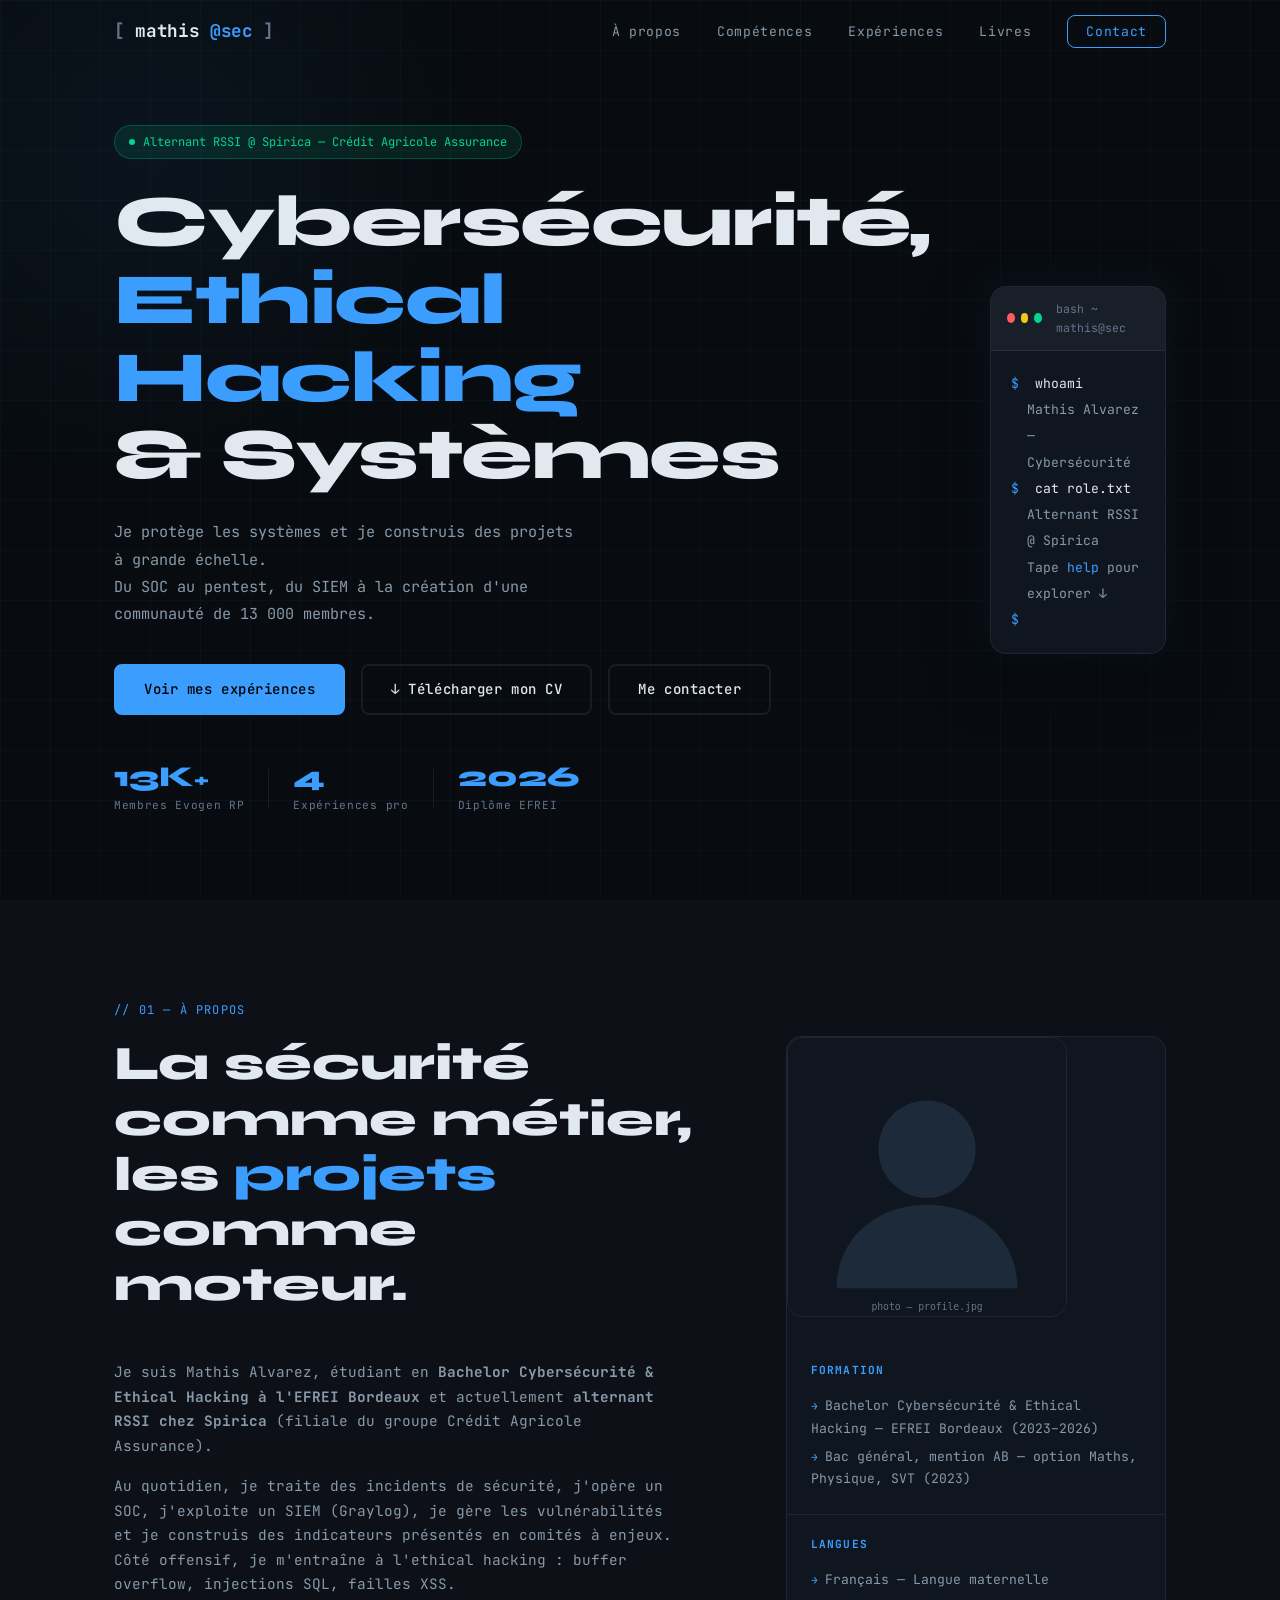
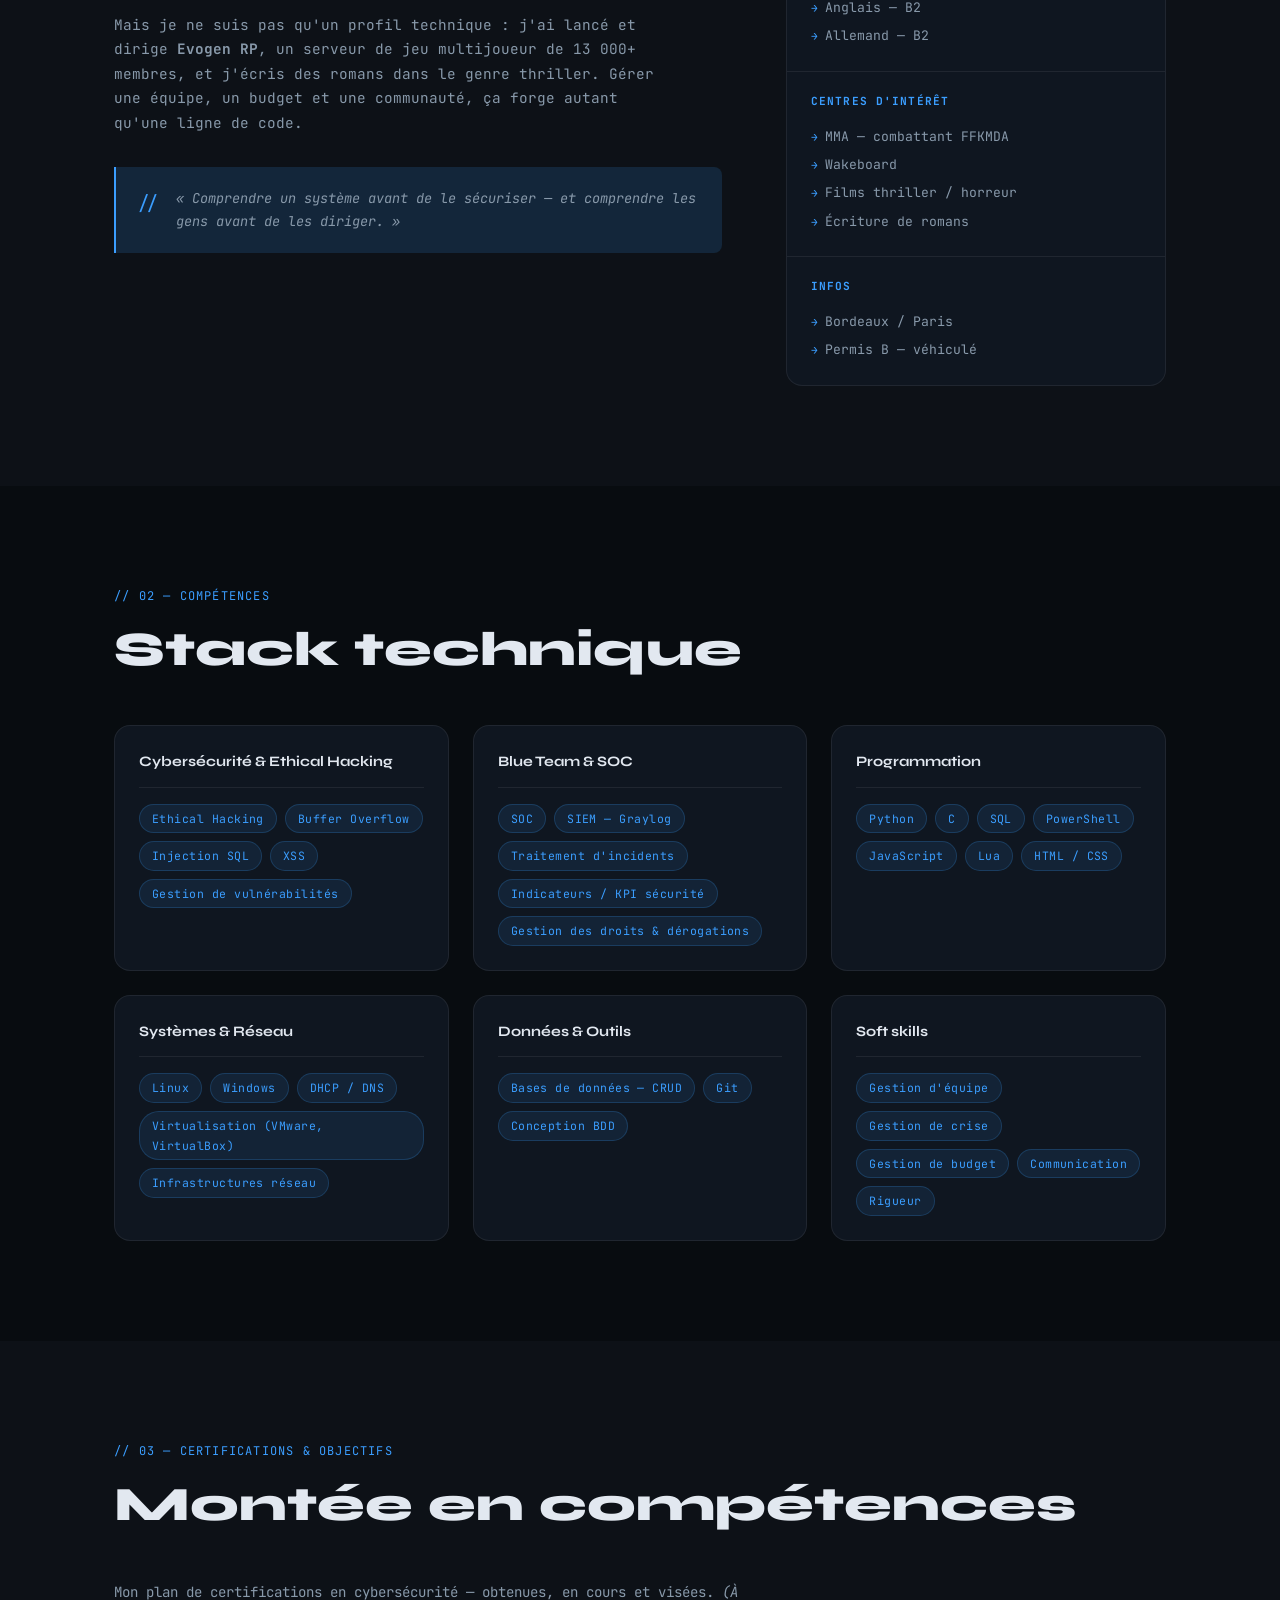
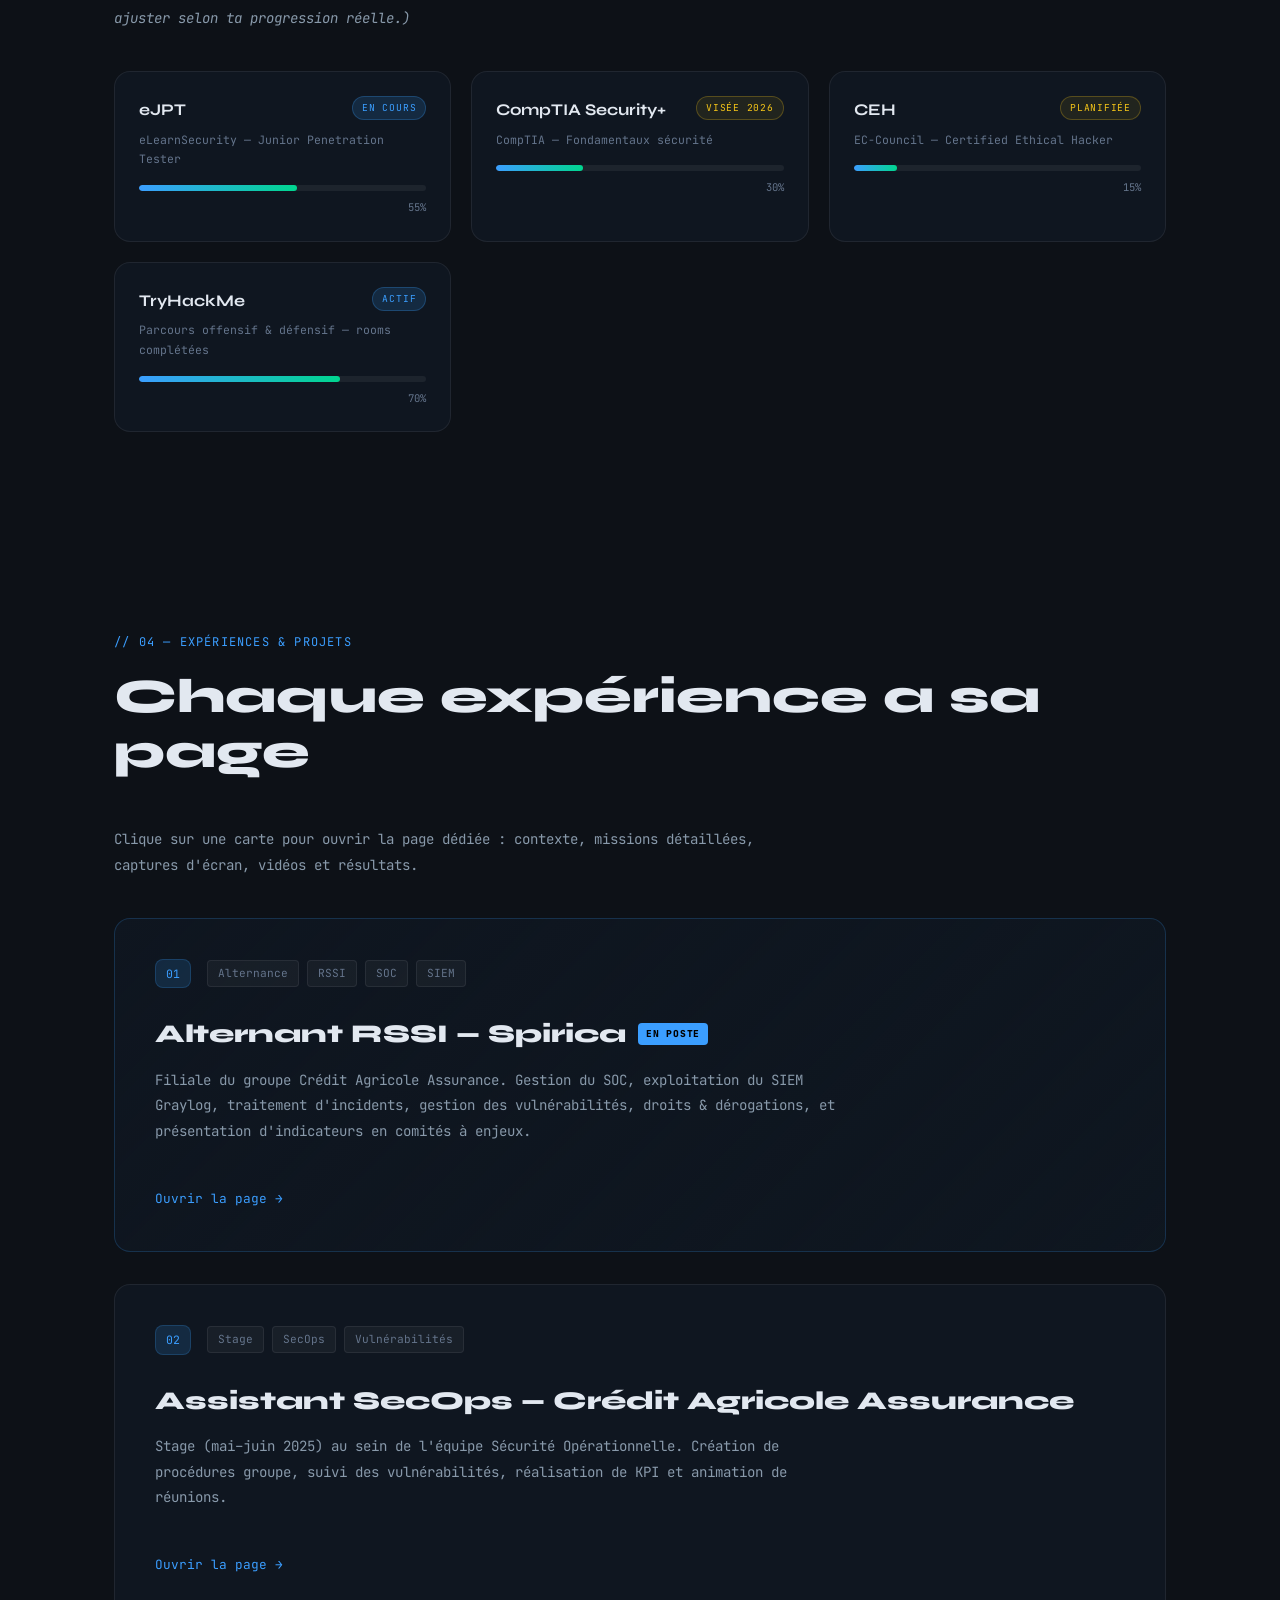
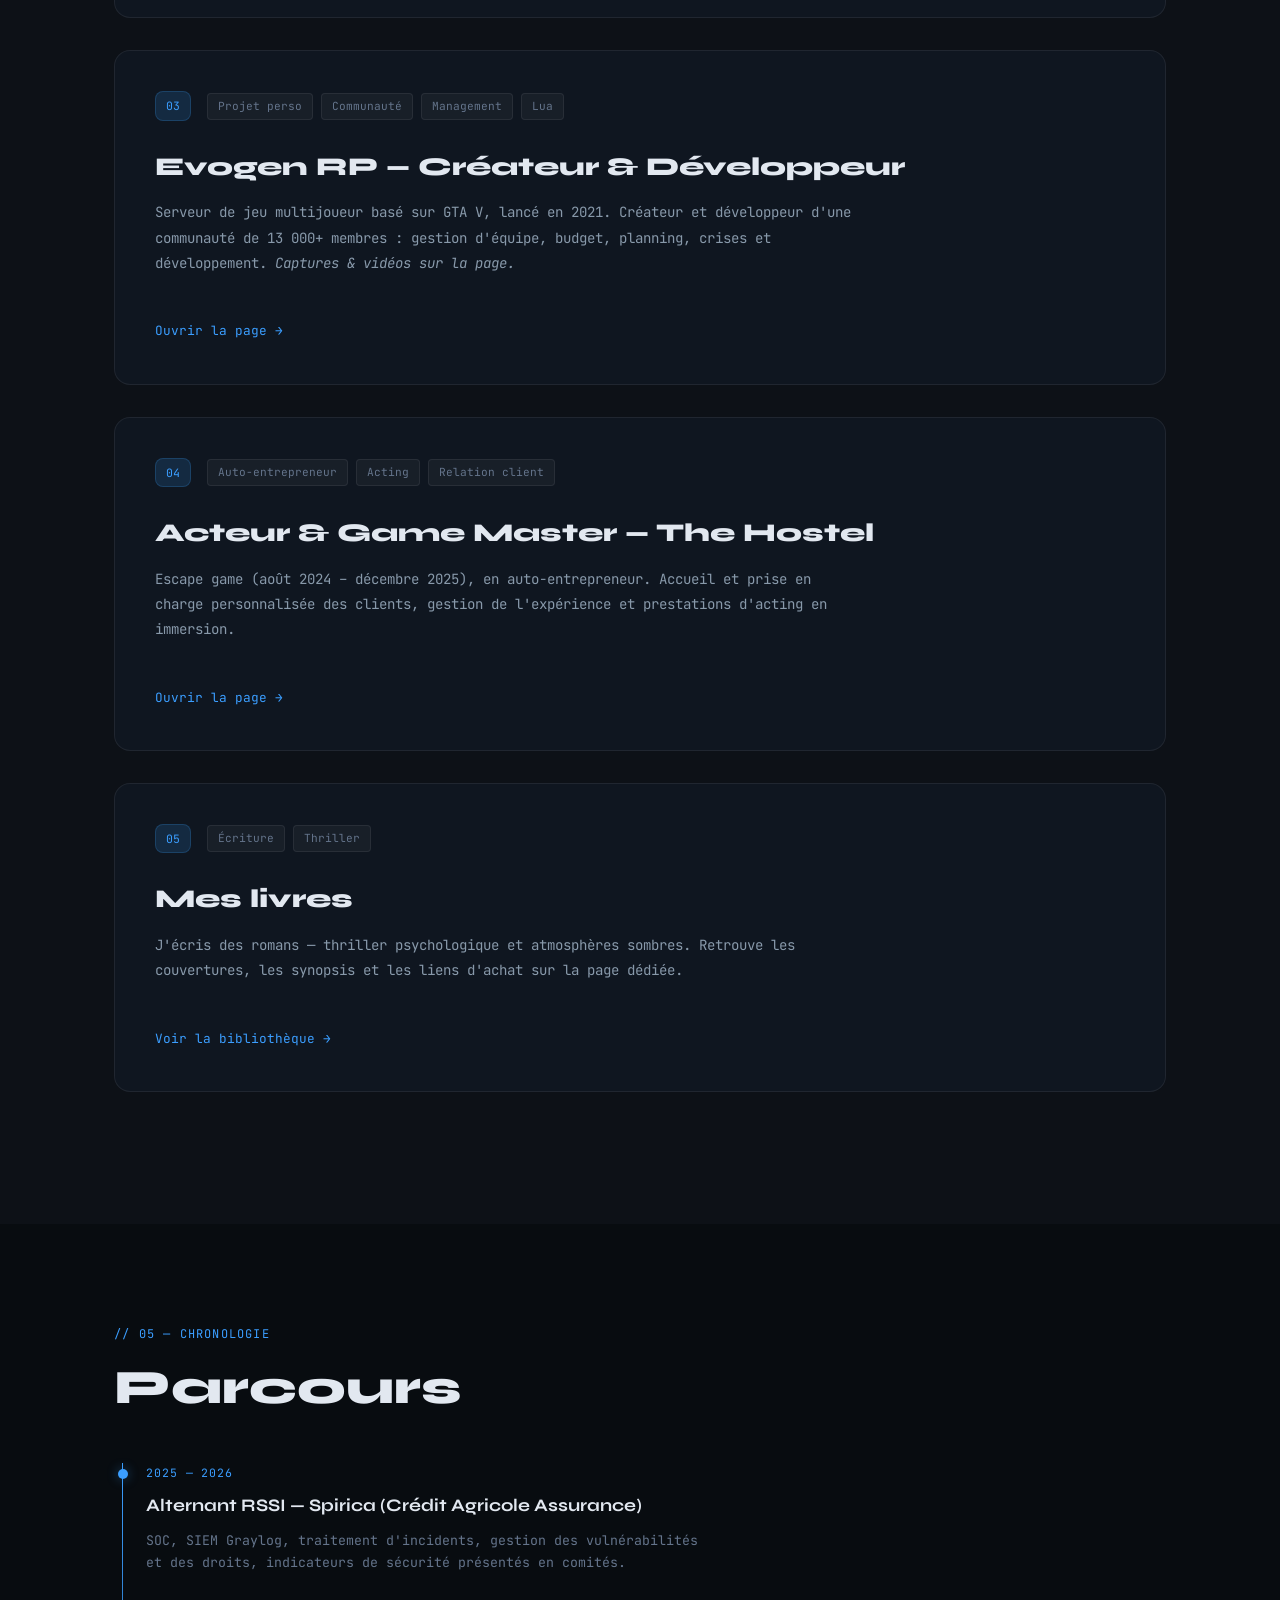
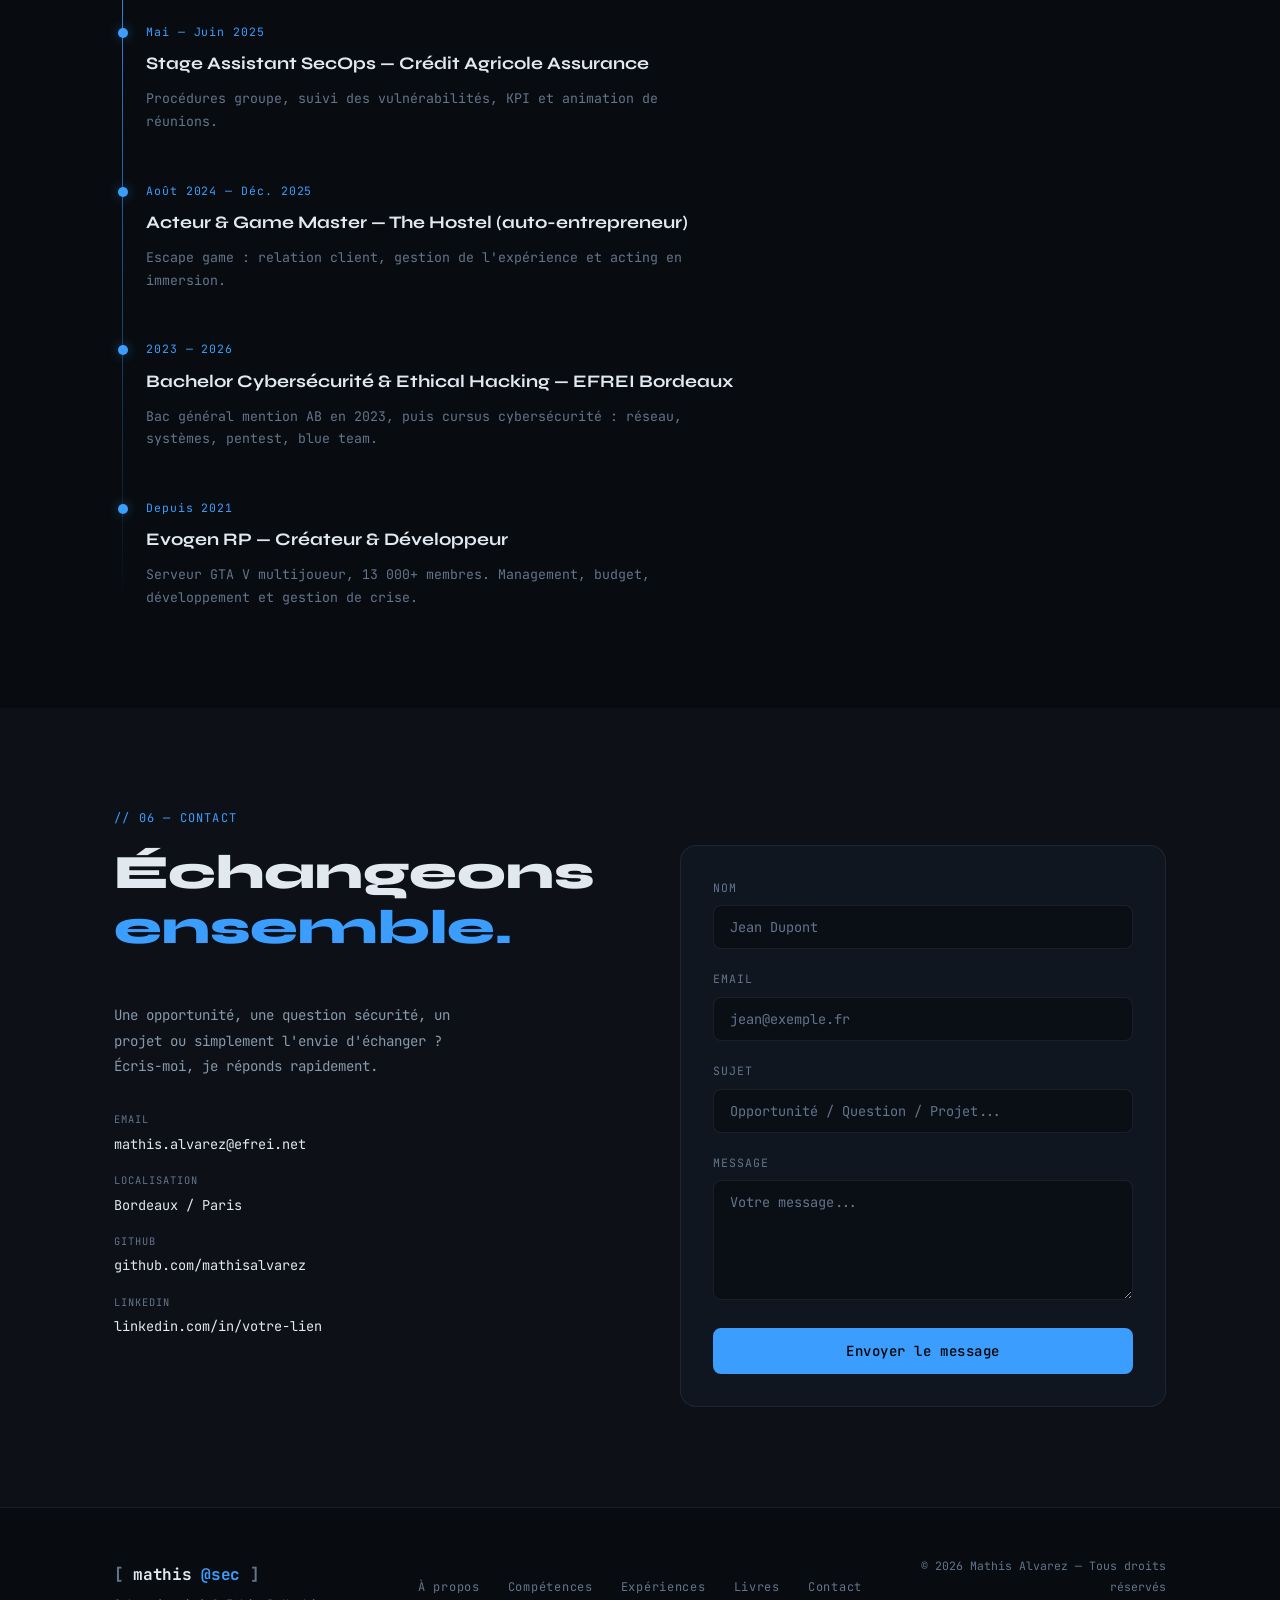
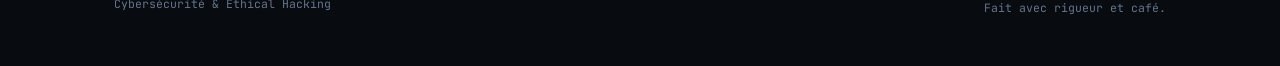
==== commit 819e13c3: "Ajout terminal interactif, CV téléchargeable et section certifications - Terminal du hero rendu inte" ====
--- a/site/index.html
+++ b/site/index.html
@@ -80,6 +80,7 @@
       </p>
       <div class="hero-actions reveal delay-3">
         <a href="#experiences" class="btn btn-primary">Voir mes expériences</a>
+        <a href="assets/CV-Mathis-Alvarez.pdf" download class="btn btn-ghost">↓ Télécharger mon CV</a>
         <a href="#contact" class="btn btn-ghost">Me contacter</a>
       </div>
       <div class="hero-stats reveal delay-4">
@@ -106,16 +107,18 @@
         <span class="t-dot green"></span>
         <span class="t-title">bash ~ mathis@sec</span>
       </div>
-      <div class="terminal-body">
+      <div class="terminal-body" id="terminalBody">
         <div class="t-line"><span class="t-prompt">$</span> whoami</div>
         <div class="t-line t-output">Mathis Alvarez — Cybersécurité</div>
         <div class="t-line"><span class="t-prompt">$</span> cat role.txt</div>
         <div class="t-line t-output">Alternant RSSI @ Spirica</div>
-        <div class="t-line"><span class="t-prompt">$</span> ./skills --top</div>
-        <div class="t-line t-output">Pentest · SIEM · SOC · Python · C</div>
-        <div class="t-line"><span class="t-prompt">$</span> status</div>
-        <div class="t-line t-output"><span class="t-accent">●</span> EFREI Bordeaux — 2023→2026</div>
-        <div class="t-line"><span class="t-prompt">$</span> <span class="t-cursor">█</span></div>
+        <div class="t-line t-output">Tape <span class="t-accent">help</span> pour explorer ↓</div>
+        <div class="t-history" id="termHistory"></div>
+        <div class="t-line t-inputline">
+          <span class="t-prompt">$</span>
+          <input id="termInput" class="t-input" autocomplete="off" autocapitalize="off"
+                 spellcheck="false" aria-label="Terminal interactif" />
+        </div>
       </div>
     </div>
   </section>
@@ -253,10 +256,67 @@
     </div>
   </section>
 
+  <!-- ───────────────────────── CERTIFICATIONS ───────────────────────── -->
+  <!-- ⚙️ PERSONNALISE : adapte les certifs, l'état (done/progress/planned)
+       et le pourcentage data-pct pour chaque carte. -->
+  <section id="certs" class="section certs">
+    <div class="container">
+      <div class="section-label reveal">// 03 — Certifications &amp; objectifs</div>
+      <h2 class="section-title reveal">Montée en compétences</h2>
+      <p class="project-desc reveal" style="margin-bottom:40px;max-width:640px;">
+        Mon plan de certifications en cybersécurité — obtenues, en cours et visées.
+        <em>(À ajuster selon ta progression réelle.)</em>
+      </p>
+      <div class="certs-grid">
+
+        <div class="cert-card reveal" data-pct="55">
+          <div class="cert-top">
+            <span class="cert-name">eJPT</span>
+            <span class="cert-state progress">En cours</span>
+          </div>
+          <div class="cert-org">eLearnSecurity — Junior Penetration Tester</div>
+          <div class="cert-bar"><span></span></div>
+          <div class="cert-pct">55%</div>
+        </div>
+
+        <div class="cert-card reveal delay-1" data-pct="30">
+          <div class="cert-top">
+            <span class="cert-name">CompTIA Security+</span>
+            <span class="cert-state planned">Visée 2026</span>
+          </div>
+          <div class="cert-org">CompTIA — Fondamentaux sécurité</div>
+          <div class="cert-bar"><span></span></div>
+          <div class="cert-pct">30%</div>
+        </div>
+
+        <div class="cert-card reveal delay-2" data-pct="15">
+          <div class="cert-top">
+            <span class="cert-name">CEH</span>
+            <span class="cert-state planned">Planifiée</span>
+          </div>
+          <div class="cert-org">EC-Council — Certified Ethical Hacker</div>
+          <div class="cert-bar"><span></span></div>
+          <div class="cert-pct">15%</div>
+        </div>
+
+        <div class="cert-card reveal delay-1" data-pct="70">
+          <div class="cert-top">
+            <span class="cert-name">TryHackMe</span>
+            <span class="cert-state progress">Actif</span>
+          </div>
+          <div class="cert-org">Parcours offensif &amp; défensif — rooms complétées</div>
+          <div class="cert-bar"><span></span></div>
+          <div class="cert-pct">70%</div>
+        </div>
+
+      </div>
+    </div>
+  </section>
+
   <!-- ───────────────────────── EXPERIENCES ───────────────────────── -->
   <section id="experiences" class="section projects">
     <div class="container">
-      <div class="section-label reveal">// 03 — Expériences &amp; Projets</div>
+      <div class="section-label reveal">// 04 — Expériences &amp; Projets</div>
       <h2 class="section-title reveal">Chaque expérience a sa page</h2>
       <p class="project-desc reveal" style="margin-bottom:40px;max-width:640px;">
         Clique sur une carte pour ouvrir la page dédiée : contexte, missions détaillées,
@@ -355,7 +415,7 @@
   <!-- ───────────────────────── TIMELINE ───────────────────────── -->
   <section class="section timeline-section">
     <div class="container">
-      <div class="section-label reveal">// 04 — Chronologie</div>
+      <div class="section-label reveal">// 05 — Chronologie</div>
       <h2 class="section-title reveal">Parcours</h2>
       <div class="timeline">
         <div class="tl-item reveal">
@@ -405,7 +465,7 @@
   <!-- ───────────────────────── CONTACT ───────────────────────── -->
   <section id="contact" class="section contact">
     <div class="container">
-      <div class="section-label reveal">// 05 — Contact</div>
+      <div class="section-label reveal">// 06 — Contact</div>
       <div class="contact-grid">
         <div class="contact-text reveal">
           <h2 class="section-title">Échangeons<br /><span class="accent">ensemble.</span></h2>
--- a/site/css/pages.css
+++ b/site/css/pages.css
@@ -578,6 +578,95 @@
   background-size: 50px 50px;
 }
 
+/* ─── TERMINAL INTERACTIF ────────────────────────────────── */
+.t-inputline {
+  display: flex;
+  align-items: center;
+  gap: 8px;
+}
+.t-input {
+  flex: 1;
+  background: transparent;
+  border: none;
+  outline: none;
+  color: var(--text);
+  font-family: var(--font-mono);
+  font-size: 0.82rem;
+  caret-color: var(--accent);
+  padding: 0;
+}
+.t-history .t-line { white-space: pre-wrap; word-break: break-word; }
+.t-history .t-cmd { color: var(--text); }
+.t-history .t-err { color: var(--red); }
+.t-history .t-ok { color: var(--green); }
+.t-history a { color: var(--accent); }
+.terminal-body { cursor: text; max-height: 340px; overflow-y: auto; }
+.term-hint {
+  font-size: 0.66rem;
+  color: var(--text-muted);
+  margin-top: 10px;
+  letter-spacing: 0.04em;
+}
+.term-hint code { color: var(--accent); }
+
+/* ─── CERTIFICATIONS ─────────────────────────────────────── */
+.certs { background: var(--bg-1); }
+.certs-grid {
+  display: grid;
+  grid-template-columns: repeat(auto-fill, minmax(280px, 1fr));
+  gap: 20px;
+}
+.cert-card {
+  background: var(--bg-card);
+  border: 1px solid var(--border);
+  border-radius: var(--radius-lg);
+  padding: 24px;
+  transition: border-color var(--transition), box-shadow var(--transition);
+}
+.cert-card:hover { border-color: var(--border-hover); box-shadow: 0 0 20px rgba(59,158,255,0.06); }
+.cert-top {
+  display: flex;
+  align-items: flex-start;
+  justify-content: space-between;
+  gap: 12px;
+  margin-bottom: 6px;
+}
+.cert-name {
+  font-family: var(--font-display);
+  font-size: 1.02rem;
+  font-weight: 700;
+  color: var(--text);
+}
+.cert-org { font-size: 0.72rem; color: var(--text-muted); margin-bottom: 16px; }
+.cert-state {
+  font-size: 0.6rem;
+  letter-spacing: 0.08em;
+  text-transform: uppercase;
+  padding: 3px 9px;
+  border-radius: 20px;
+  white-space: nowrap;
+  flex-shrink: 0;
+}
+.cert-state.done { color: var(--green); background: rgba(0,214,143,0.1); border: 1px solid rgba(0,214,143,0.25); }
+.cert-state.progress { color: var(--accent); background: var(--accent-dim); border: 1px solid rgba(59,158,255,0.25); }
+.cert-state.planned { color: var(--yellow); background: rgba(245,197,24,0.08); border: 1px solid rgba(245,197,24,0.25); }
+.cert-bar {
+  height: 6px;
+  background: rgba(255,255,255,0.06);
+  border-radius: 4px;
+  overflow: hidden;
+  margin-top: 4px;
+}
+.cert-bar span {
+  display: block;
+  height: 100%;
+  background: linear-gradient(90deg, var(--accent), var(--green));
+  border-radius: 4px;
+  width: 0;
+  transition: width 1.1s cubic-bezier(0.4,0,0.2,1);
+}
+.cert-pct { font-size: 0.66rem; color: var(--text-muted); margin-top: 8px; text-align: right; }
+
 /* ─── RESPONSIVE ─────────────────────────────────────────── */
 @media (max-width: 600px) {
   .subhero { padding: 110px 0 40px; }
